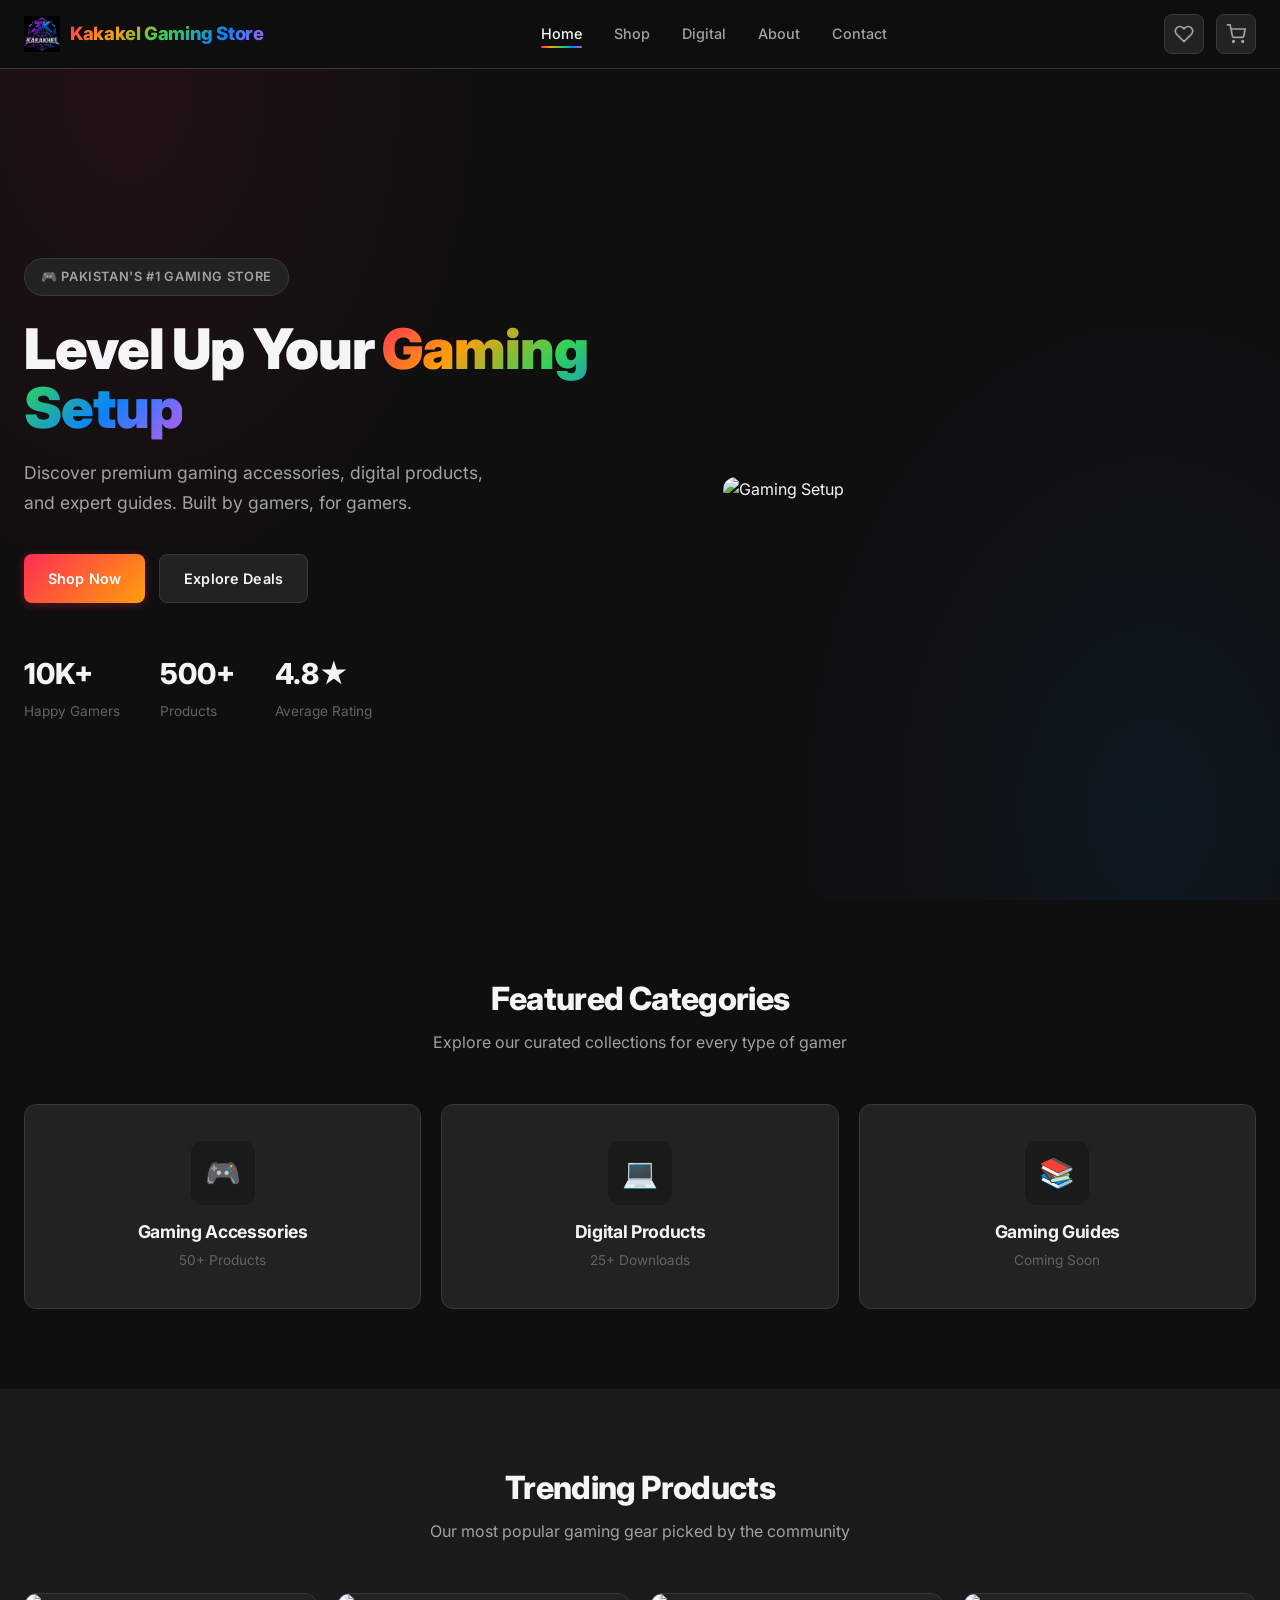
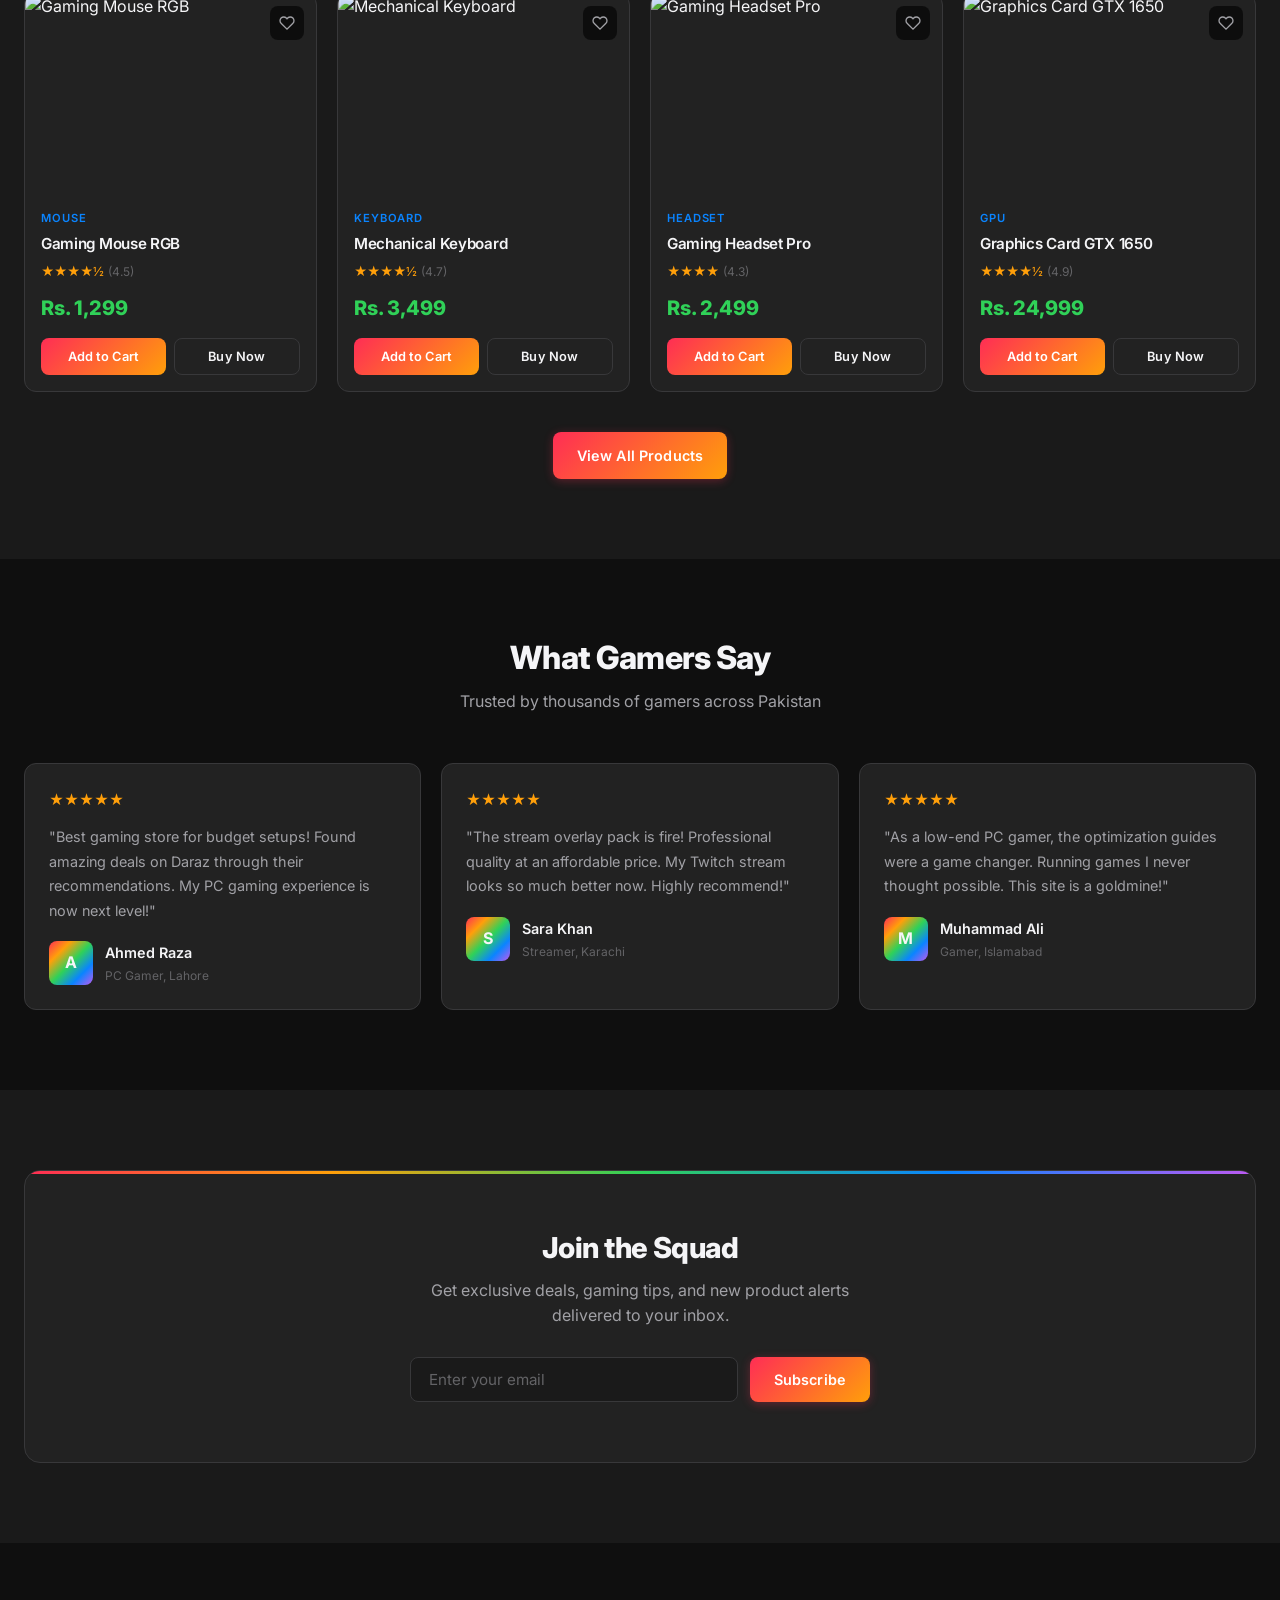
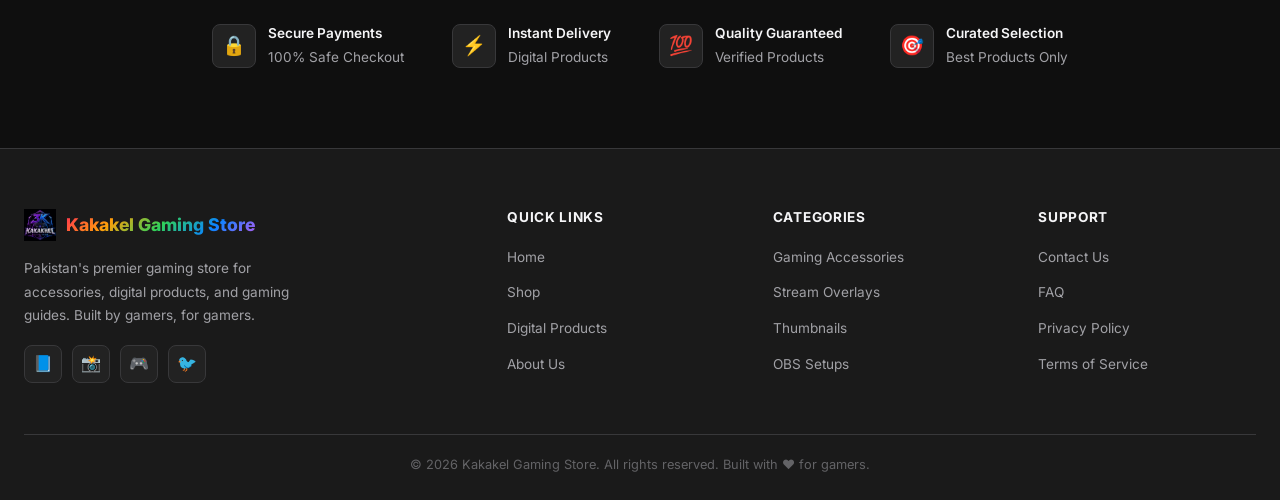
==== index.html @ 535335f3 "Add files via upload" ====
<!DOCTYPE html>
<html lang="en">
<head>
  <meta charset="UTF-8">
  <meta name="viewport" content="width=device-width, initial-scale=1.0">
  <meta name="description" content="Kakakel Gaming Store - Level Up Your Gaming Setup. Best gaming accessories, digital products, and guides for gamers in Pakistan.">
  <meta name="keywords" content="gaming store pakistan, gaming accessories, stream overlay, gaming setup, gaming gear">
  <meta name="author" content="Kakakel Gaming">
  <title>Kakakel Gaming Store | Level Up Your Gaming Setup</title>
  <link rel="icon" type="image/png" href="logo.png">
  <link rel="stylesheet" href="css/main.css">
</head>
<body>
  <nav class="navbar">
    <div class="container">
      <a href="index.html" class="navbar-logo">
        <img src="logo.png" alt="Kakakel Gaming Store" class="navbar-logo-img">
        <span class="navbar-logo-text">Kakakel Gaming Store</span>
      </a>
      <ul class="navbar-menu" id="navbarMenu">
        <li><a href="index.html" class="navbar-link active">Home</a></li>
        <li><a href="shop.html" class="navbar-link">Shop</a></li>
        <li><a href="digital-products.html" class="navbar-link">Digital</a></li>
        <li><a href="about.html" class="navbar-link">About</a></li>
        <li><a href="contact.html" class="navbar-link">Contact</a></li>
      </ul>
      <div class="navbar-actions">
        <a href="#" class="navbar-icon" id="wishlistIcon">
          <svg width="20" height="20" viewBox="0 0 24 24" fill="none" stroke="currentColor" stroke-width="2"><path d="M20.84 4.61a5.5 5.5 0 0 0-7.78 0L12 5.67l-1.06-1.06a5.5 5.5 0 0 0-7.78 7.78l1.06 1.06L12 21.23l7.78-7.78 1.06-1.06a5.5 5.5 0 0 0 0-7.78z"/></svg>
          <span class="wishlist-badge" id="wishlistBadge">0</span>
        </a>
        <a href="checkout.html" class="navbar-icon" id="cartIcon">
          <svg width="20" height="20" viewBox="0 0 24 24" fill="none" stroke="currentColor" stroke-width="2"><circle cx="9" cy="21" r="1"/><circle cx="20" cy="21" r="1"/><path d="M1 1h4l2.68 13.39a2 2 0 0 0 2 1.61h9.72a2 2 0 0 0 2-1.61L23 6H6"/></svg>
          <span class="wishlist-badge" id="cartBadge">0</span>
        </a>
        <button class="mobile-toggle" id="mobileToggle">
          <span></span>
          <span></span>
          <span></span>
        </button>
      </div>
    </div>
  </nav>

  <section class="hero">
    <div class="container">
      <div class="hero-grid">
        <div class="hero-content">
          <span class="hero-badge">🎮 Pakistan's #1 Gaming Store</span>
          <h1 class="hero-title">Level Up Your <span class="highlight">Gaming Setup</span></h1>
          <p class="hero-description">Discover premium gaming accessories, digital products, and expert guides. Built by gamers, for gamers.</p>
          <div class="hero-buttons">
            <a href="shop.html" class="btn btn-primary">Shop Now</a>
            <a href="digital-products.html" class="btn btn-secondary">Explore Deals</a>
          </div>
          <div class="hero-stats">
            <div class="hero-stat">
              <div class="hero-stat-number">10K+</div>
              <div class="hero-stat-label">Happy Gamers</div>
            </div>
            <div class="hero-stat">
              <div class="hero-stat-number">500+</div>
              <div class="hero-stat-label">Products</div>
            </div>
            <div class="hero-stat">
              <div class="hero-stat-number">4.8★</div>
              <div class="hero-stat-label">Average Rating</div>
            </div>
          </div>
        </div>
        <div class="hero-visual">
          <img src="https://images.unsplash.com/photo-1542751110-97427bbecf20?w=600&h=600&fit=crop" alt="Gaming Setup" class="hero-image">
        </div>
      </div>
    </div>
  </section>

  <section class="section">
    <div class="container">
      <h2 class="section-title">Featured Categories</h2>
      <p class="section-subtitle">Explore our curated collections for every type of gamer</p>
      <div class="categories-grid">
        <a href="shop.html" class="category-card">
          <div class="category-icon">🎮</div>
          <h3 class="category-name">Gaming Accessories</h3>
          <p class="category-count">50+ Products</p>
        </a>
        <a href="digital-products.html" class="category-card">
          <div class="category-icon">💻</div>
          <h3 class="category-name">Digital Products</h3>
          <p class="category-count">25+ Downloads</p>
        </a>
        <a href="#" class="category-card">
          <div class="category-icon">📚</div>
          <h3 class="category-name">Gaming Guides</h3>
          <p class="category-count">Coming Soon</p>
        </a>
      </div>
    </div>
  </section>

  <section class="section" style="background: var(--bg-secondary);">
    <div class="container">
      <h2 class="section-title">Trending Products</h2>
      <p class="section-subtitle">Our most popular gaming gear picked by the community</p>
      <div class="product-grid" id="trendingProducts"></div>
      <div style="text-align: center; margin-top: 40px;">
        <a href="shop.html" class="btn btn-primary">View All Products</a>
      </div>
    </div>
  </section>

  <section class="section">
    <div class="container">
      <h2 class="section-title">What Gamers Say</h2>
      <p class="section-subtitle">Trusted by thousands of gamers across Pakistan</p>
      <div class="testimonials-grid">
        <div class="testimonial-card">
          <div class="testimonial-rating">★★★★★</div>
          <p class="testimonial-text">"Best gaming store for budget setups! Found amazing deals on Daraz through their recommendations. My PC gaming experience is now next level!"</p>
          <div class="testimonial-author">
            <div class="testimonial-avatar">A</div>
            <div>
              <div class="testimonial-name">Ahmed Raza</div>
              <div class="testimonial-role">PC Gamer, Lahore</div>
            </div>
          </div>
        </div>
        <div class="testimonial-card">
          <div class="testimonial-rating">★★★★★</div>
          <p class="testimonial-text">"The stream overlay pack is fire! Professional quality at an affordable price. My Twitch stream looks so much better now. Highly recommend!"</p>
          <div class="testimonial-author">
            <div class="testimonial-avatar">S</div>
            <div>
              <div class="testimonial-name">Sara Khan</div>
              <div class="testimonial-role">Streamer, Karachi</div>
            </div>
          </div>
        </div>
        <div class="testimonial-card">
          <div class="testimonial-rating">★★★★★</div>
          <p class="testimonial-text">"As a low-end PC gamer, the optimization guides were a game changer. Running games I never thought possible. This site is a goldmine!"</p>
          <div class="testimonial-author">
            <div class="testimonial-avatar">M</div>
            <div>
              <div class="testimonial-name">Muhammad Ali</div>
              <div class="testimonial-role">Gamer, Islamabad</div>
            </div>
          </div>
        </div>
      </div>
    </div>
  </section>

  <section class="section" style="background: var(--bg-secondary);">
    <div class="container">
      <div class="newsletter">
        <h2 class="newsletter-title">Join the Squad</h2>
        <p class="newsletter-text">Get exclusive deals, gaming tips, and new product alerts delivered to your inbox.</p>
        <form class="newsletter-form" id="newsletterForm">
          <input type="email" class="newsletter-input" placeholder="Enter your email" required>
          <button type="submit" class="btn btn-primary">Subscribe</button>
        </form>
      </div>
    </div>
  </section>

  <section class="section">
    <div class="container">
      <div class="trust-badges">
        <div class="trust-badge">
          <div class="trust-icon">🔒</div>
          <div class="trust-text">
            <strong>Secure Payments</strong>
            <span>100% Safe Checkout</span>
          </div>
        </div>
        <div class="trust-badge">
          <div class="trust-icon">⚡</div>
          <div class="trust-text">
            <strong>Instant Delivery</strong>
            <span>Digital Products</span>
          </div>
        </div>
        <div class="trust-badge">
          <div class="trust-icon">💯</div>
          <div class="trust-text">
            <strong>Quality Guaranteed</strong>
            <span>Verified Products</span>
          </div>
        </div>
        <div class="trust-badge">
          <div class="trust-icon">🎯</div>
          <div class="trust-text">
            <strong>Curated Selection</strong>
            <span>Best Products Only</span>
          </div>
        </div>
      </div>
    </div>
  </section>

  <footer class="footer">
    <div class="container">
      <div class="footer-grid">
        <div class="footer-brand">
          <div class="footer-logo">
            <img src="logo.png" alt="" class="footer-logo-img">
            <span>Kakakel Gaming Store</span>
          </div>
          <p class="footer-description">Pakistan's premier gaming store for accessories, digital products, and gaming guides. Built by gamers, for gamers.</p>
          <div class="footer-social">
            <a href="#" class="footer-social-link">📘</a>
            <a href="#" class="footer-social-link">📸</a>
            <a href="#" class="footer-social-link">🎮</a>
            <a href="#" class="footer-social-link">🐦</a>
          </div>
        </div>
        <div>
          <h4 class="footer-title">Quick Links</h4>
          <ul class="footer-links">
            <li><a href="index.html">Home</a></li>
            <li><a href="shop.html">Shop</a></li>
            <li><a href="digital-products.html">Digital Products</a></li>
            <li><a href="about.html">About Us</a></li>
          </ul>
        </div>
        <div>
          <h4 class="footer-title">Categories</h4>
          <ul class="footer-links">
            <li><a href="shop.html">Gaming Accessories</a></li>
            <li><a href="digital-products.html">Stream Overlays</a></li>
            <li><a href="digital-products.html">Thumbnails</a></li>
            <li><a href="digital-products.html">OBS Setups</a></li>
          </ul>
        </div>
        <div>
          <h4 class="footer-title">Support</h4>
          <ul class="footer-links">
            <li><a href="contact.html">Contact Us</a></li>
            <li><a href="#">FAQ</a></li>
            <li><a href="#">Privacy Policy</a></li>
            <li><a href="#">Terms of Service</a></li>
          </ul>
        </div>
      </div>
      <div class="footer-bottom">
        <p>&copy; 2026 Kakakel Gaming Store. All rights reserved. Built with ❤️ for gamers.</p>
      </div>
    </div>
  </footer>

  <script src="js/main.js"></script>
</body>
</html>
---- css/main.css ----
@import url('https://fonts.googleapis.com/css2?family=Inter:wght@300;400;500;600;700;800;900&display=swap');

:root {
  --bg-primary: #0f0f0f;
  --bg-secondary: #1a1a1a;
  --bg-card: #222222;
  --bg-hover: #2a2a2a;
  --bg-input: #2a2a2a;
  --rgb-red: #ff2d55;
  --rgb-green: #30d158;
  --rgb-blue: #0a84ff;
  --rgb-purple: #bf5af2;
  --rgb-orange: #ff9f0a;
  --accent: #ff2d55;
  --accent-hover: #ff3b60;
  --text-primary: #f5f5f7;
  --text-secondary: #a1a1a6;
  --text-muted: #636366;
  --border-color: #38383a;
  --border-light: #48484a;
  --gradient-rgb: linear-gradient(135deg, #ff2d55 0%, #ff9f0a 25%, #30d158 50%, #0a84ff 75%, #bf5af2 100%);
  --gradient-rgb-subtle: linear-gradient(135deg, rgba(255,45,85,0.15) 0%, rgba(48,209,88,0.15) 50%, rgba(10,132,255,0.15) 100%);
  --gradient-btn: linear-gradient(135deg, #ff2d55 0%, #ff9f0a 100%);
  --shadow-sm: 0 1px 3px rgba(0,0,0,0.4);
  --shadow-md: 0 4px 12px rgba(0,0,0,0.5);
  --shadow-lg: 0 8px 30px rgba(0,0,0,0.6);
  --shadow-glow: 0 0 20px rgba(255,45,85,0.3);
  --transition-fast: 0.15s ease;
  --transition-normal: 0.25s ease;
  --transition-slow: 0.4s ease;
  --radius-sm: 8px;
  --radius-md: 12px;
  --radius-lg: 16px;
  --radius-xl: 20px;
  --radius-full: 9999px;
}

* {
  margin: 0;
  padding: 0;
  box-sizing: border-box;
}

html {
  scroll-behavior: smooth;
}

body {
  font-family: 'Inter', -apple-system, BlinkMacSystemFont, sans-serif;
  background-color: var(--bg-primary);
  color: var(--text-primary);
  line-height: 1.6;
  overflow-x: hidden;
}

h1, h2, h3, h4, h5, h6 {
  font-weight: 700;
  line-height: 1.2;
  letter-spacing: -0.02em;
}

a {
  text-decoration: none;
  color: inherit;
  transition: color var(--transition-fast);
}

img {
  max-width: 100%;
  height: auto;
  display: block;
}

button {
  cursor: pointer;
  border: none;
  outline: none;
  font-family: inherit;
}

ul, ol {
  list-style: none;
}

.container {
  width: 100%;
  max-width: 1320px;
  margin: 0 auto;
  padding: 0 24px;
}

.section {
  padding: 80px 0;
}

.section-title {
  font-size: 2rem;
  text-align: center;
  margin-bottom: 12px;
  font-weight: 800;
}

.section-subtitle {
  text-align: center;
  color: var(--text-secondary);
  font-size: 1rem;
  margin-bottom: 48px;
  max-width: 550px;
  margin-left: auto;
  margin-right: auto;
}

.btn {
  display: inline-flex;
  align-items: center;
  justify-content: center;
  gap: 8px;
  padding: 12px 24px;
  font-size: 0.9rem;
  font-weight: 600;
  border-radius: var(--radius-sm);
  transition: all var(--transition-normal);
  letter-spacing: 0.01em;
}

.btn-primary {
  background: var(--gradient-btn);
  color: white;
  box-shadow: 0 2px 10px rgba(255,45,85,0.3);
}

.btn-primary:hover {
  transform: translateY(-1px);
  box-shadow: 0 4px 20px rgba(255,45,85,0.4);
}

.btn-secondary {
  background: var(--bg-card);
  color: var(--text-primary);
  border: 1px solid var(--border-color);
}

.btn-secondary:hover {
  background: var(--bg-hover);
  border-color: var(--border-light);
}

.btn-cart {
  background: var(--gradient-btn);
  color: white;
}

.btn-cart:hover {
  box-shadow: 0 4px 15px rgba(255,45,85,0.4);
}

.btn-buy {
  background: var(--bg-card);
  color: var(--text-primary);
  border: 1px solid var(--border-color);
}

.btn-buy:hover {
  background: var(--bg-hover);
  border-color: var(--rgb-blue);
  color: var(--rgb-blue);
}

.cart-notification {
  position: fixed;
  top: 90px;
  right: 20px;
  background: var(--bg-card);
  border: 1px solid var(--rgb-green);
  border-radius: var(--radius-sm);
  padding: 14px 20px;
  color: var(--rgb-green);
  font-weight: 600;
  font-size: 0.9rem;
  z-index: 3000;
  transform: translateX(400px);
  transition: transform var(--transition-normal);
  box-shadow: var(--shadow-lg);
}

.cart-notification.show {
  transform: translateX(0);
}

.btn-sm {
  padding: 8px 14px;
  font-size: 0.8rem;
}

/* ===== NAVBAR ===== */
.navbar {
  position: fixed;
  top: 0;
  left: 0;
  width: 100%;
  background: rgba(15,15,15,0.95);
  backdrop-filter: blur(20px);
  border-bottom: 1px solid var(--border-color);
  z-index: 1000;
  padding: 14px 0;
  transition: all var(--transition-normal);
}

.navbar.scrolled {
  padding: 10px 0;
  box-shadow: var(--shadow-md);
}

.navbar .container {
  display: flex;
  align-items: center;
  justify-content: space-between;
}

.navbar-logo {
  display: flex;
  align-items: center;
  gap: 10px;
}

.navbar-logo-img {
  height: 36px;
  width: auto;
  object-fit: contain;
}

.navbar-logo-text {
  font-size: 1.15rem;
  font-weight: 800;
  letter-spacing: -0.02em;
  background: var(--gradient-rgb);
  -webkit-background-clip: text;
  -webkit-text-fill-color: transparent;
  background-clip: text;
}

.navbar-menu {
  display: flex;
  align-items: center;
  gap: 32px;
}

.navbar-link {
  color: var(--text-secondary);
  font-weight: 500;
  font-size: 0.9rem;
  position: relative;
  padding: 4px 0;
}

.navbar-link::after {
  content: '';
  position: absolute;
  bottom: -2px;
  left: 0;
  width: 0;
  height: 2px;
  background: var(--gradient-rgb);
  border-radius: 2px;
  transition: width var(--transition-normal);
}

.navbar-link:hover,
.navbar-link.active {
  color: var(--text-primary);
}

.navbar-link:hover::after,
.navbar-link.active::after {
  width: 100%;
}

.navbar-actions {
  display: flex;
  align-items: center;
  gap: 12px;
}

.navbar-icon {
  position: relative;
  width: 40px;
  height: 40px;
  display: flex;
  align-items: center;
  justify-content: center;
  background: var(--bg-card);
  border: 1px solid var(--border-color);
  border-radius: var(--radius-sm);
  color: var(--text-secondary);
  transition: all var(--transition-fast);
}

.navbar-icon:hover {
  background: var(--bg-hover);
  color: var(--text-primary);
  border-color: var(--border-light);
}

.wishlist-badge {
  position: absolute;
  top: -6px;
  right: -6px;
  min-width: 18px;
  height: 18px;
  background: var(--rgb-red);
  color: white;
  font-size: 0.65rem;
  border-radius: var(--radius-full);
  display: flex;
  align-items: center;
  justify-content: center;
  font-weight: 700;
  padding: 0 4px;
}

.mobile-toggle {
  display: none;
  flex-direction: column;
  gap: 5px;
  background: none;
  padding: 8px;
}

.mobile-toggle span {
  display: block;
  width: 22px;
  height: 2px;
  background: var(--text-primary);
  border-radius: 2px;
  transition: all var(--transition-fast);
}

/* ===== HERO ===== */
.hero {
  min-height: 100vh;
  display: flex;
  align-items: center;
  position: relative;
  overflow: hidden;
  padding-top: 80px;
  background: var(--bg-primary);
}

.hero::before {
  content: '';
  position: absolute;
  top: -50%;
  left: -20%;
  width: 60%;
  height: 120%;
  background: radial-gradient(ellipse, rgba(255,45,85,0.08) 0%, transparent 70%);
  pointer-events: none;
}

.hero::after {
  content: '';
  position: absolute;
  bottom: -50%;
  right: -20%;
  width: 60%;
  height: 120%;
  background: radial-gradient(ellipse, rgba(10,132,255,0.08) 0%, transparent 70%);
  pointer-events: none;
}

.hero-grid {
  display: grid;
  grid-template-columns: 1fr 1fr;
  gap: 60px;
  align-items: center;
  position: relative;
  z-index: 1;
}

.hero-content {
  position: relative;
}

.hero-badge {
  display: inline-flex;
  align-items: center;
  gap: 8px;
  padding: 8px 16px;
  background: var(--bg-card);
  border: 1px solid var(--border-color);
  border-radius: var(--radius-full);
  color: var(--text-secondary);
  font-size: 0.8rem;
  font-weight: 600;
  margin-bottom: 24px;
  letter-spacing: 0.05em;
  text-transform: uppercase;
}

.hero-title {
  font-size: 3.5rem;
  margin-bottom: 20px;
  line-height: 1.05;
  font-weight: 900;
}

.hero-title .highlight {
  background: var(--gradient-rgb);
  -webkit-background-clip: text;
  -webkit-text-fill-color: transparent;
  background-clip: text;
}

.hero-description {
  font-size: 1.1rem;
  color: var(--text-secondary);
  margin-bottom: 36px;
  max-width: 480px;
  line-height: 1.7;
}

.hero-buttons {
  display: flex;
  gap: 14px;
  margin-bottom: 48px;
}

.hero-stats {
  display: flex;
  gap: 40px;
}

.hero-stat {
  text-align: left;
}

.hero-stat-number {
  font-size: 1.8rem;
  font-weight: 800;
  color: var(--text-primary);
  margin-bottom: 4px;
}

.hero-stat-label {
  color: var(--text-muted);
  font-size: 0.85rem;
}

.hero-visual {
  position: relative;
  display: flex;
  align-items: center;
  justify-content: center;
}

.hero-image {
  width: 100%;
  max-width: 480px;
  border-radius: var(--radius-lg);
  animation: float 6s ease-in-out infinite;
}

@keyframes float {
  0%, 100% { transform: translateY(0); }
  50% { transform: translateY(-15px); }
}

/* ===== CATEGORIES ===== */
.categories-grid {
  display: grid;
  grid-template-columns: repeat(3, 1fr);
  gap: 20px;
}

.category-card {
  background: var(--bg-card);
  border: 1px solid var(--border-color);
  border-radius: var(--radius-md);
  padding: 36px 24px;
  text-align: center;
  transition: all var(--transition-normal);
  position: relative;
  overflow: hidden;
}

.category-card::before {
  content: '';
  position: absolute;
  top: 0;
  left: 0;
  right: 0;
  height: 3px;
  background: var(--gradient-rgb);
  transform: scaleX(0);
  transition: transform var(--transition-normal);
}

.category-card:hover {
  transform: translateY(-4px);
  border-color: var(--border-light);
  box-shadow: var(--shadow-lg);
}

.category-card:hover::before {
  transform: scaleX(1);
}

.category-icon {
  width: 64px;
  height: 64px;
  margin: 0 auto 16px;
  background: var(--bg-secondary);
  border-radius: var(--radius-md);
  display: flex;
  align-items: center;
  justify-content: center;
  font-size: 1.8rem;
}

.category-name {
  font-size: 1.1rem;
  margin-bottom: 8px;
  font-weight: 700;
}

.category-count {
  color: var(--text-muted);
  font-size: 0.85rem;
}

/* ===== PRODUCTS ===== */
.product-grid {
  display: grid;
  grid-template-columns: repeat(4, 1fr);
  gap: 20px;
}

.product-card {
  background: var(--bg-card);
  border: 1px solid var(--border-color);
  border-radius: var(--radius-md);
  overflow: hidden;
  transition: all var(--transition-normal);
  position: relative;
}

.product-card:hover {
  transform: translateY(-4px);
  box-shadow: var(--shadow-lg);
  border-color: var(--border-light);
}

.product-wishlist {
  position: absolute;
  top: 12px;
  right: 12px;
  width: 34px;
  height: 34px;
  background: rgba(0,0,0,0.6);
  backdrop-filter: blur(10px);
  border-radius: var(--radius-sm);
  display: flex;
  align-items: center;
  justify-content: center;
  color: var(--text-secondary);
  z-index: 2;
  transition: all var(--transition-fast);
  cursor: pointer;
}

.product-wishlist:hover,
.product-wishlist.active {
  background: var(--rgb-red);
  color: white;
}

.product-image {
  width: 100%;
  height: 200px;
  object-fit: cover;
  transition: transform var(--transition-slow);
}

.product-card:hover .product-image {
  transform: scale(1.05);
}

.product-info {
  padding: 16px;
}

.product-category {
  color: var(--rgb-blue);
  font-size: 0.7rem;
  text-transform: uppercase;
  letter-spacing: 0.08em;
  font-weight: 600;
  margin-bottom: 6px;
}

.product-name {
  font-size: 0.95rem;
  margin-bottom: 8px;
  font-weight: 600;
  line-height: 1.3;
}

.product-rating {
  display: flex;
  align-items: center;
  gap: 4px;
  margin-bottom: 10px;
}

.product-stars {
  color: var(--rgb-orange);
  font-size: 0.8rem;
}

.product-rating-count {
  color: var(--text-muted);
  font-size: 0.75rem;
}

.product-price {
  font-size: 1.25rem;
  font-weight: 800;
  color: var(--rgb-green);
  margin-bottom: 14px;
}

.product-buttons {
  display: flex;
  gap: 8px;
}

.product-buttons .btn {
  flex: 1;
  padding: 10px 12px;
  font-size: 0.8rem;
}

/* ===== DIGITAL PRODUCTS ===== */
.digital-grid {
  display: grid;
  grid-template-columns: repeat(3, 1fr);
  gap: 20px;
}

.digital-card {
  background: var(--bg-card);
  border: 1px solid var(--border-color);
  border-radius: var(--radius-md);
  overflow: hidden;
  transition: all var(--transition-normal);
}

.digital-card:hover {
  transform: translateY(-4px);
  box-shadow: var(--shadow-lg);
  border-color: var(--border-light);
}

.digital-image {
  width: 100%;
  height: 180px;
  object-fit: cover;
}

.digital-content {
  padding: 20px;
}

.digital-category {
  color: var(--rgb-purple);
  font-size: 0.7rem;
  text-transform: uppercase;
  letter-spacing: 0.08em;
  font-weight: 600;
  margin-bottom: 8px;
}

.digital-name {
  font-size: 1rem;
  margin-bottom: 10px;
  font-weight: 700;
}

.digital-description {
  color: var(--text-secondary);
  font-size: 0.85rem;
  margin-bottom: 14px;
  line-height: 1.6;
}

.digital-features {
  margin-bottom: 18px;
}

.digital-feature {
  display: flex;
  align-items: center;
  gap: 8px;
  color: var(--text-secondary);
  font-size: 0.85rem;
  margin-bottom: 6px;
}

.digital-feature::before {
  content: '✓';
  color: var(--rgb-green);
  font-weight: 700;
}

.digital-footer {
  display: flex;
  align-items: center;
  justify-content: space-between;
}

.digital-price {
  font-size: 1.4rem;
  font-weight: 800;
  color: var(--rgb-orange);
}

/* ===== TESTIMONIALS ===== */
.testimonials-grid {
  display: grid;
  grid-template-columns: repeat(3, 1fr);
  gap: 20px;
}

.testimonial-card {
  background: var(--bg-card);
  border: 1px solid var(--border-color);
  border-radius: var(--radius-md);
  padding: 24px;
  transition: all var(--transition-normal);
}

.testimonial-card:hover {
  border-color: var(--border-light);
}

.testimonial-rating {
  color: var(--rgb-orange);
  margin-bottom: 14px;
  font-size: 0.9rem;
}

.testimonial-text {
  color: var(--text-secondary);
  font-size: 0.9rem;
  margin-bottom: 18px;
  line-height: 1.7;
}

.testimonial-author {
  display: flex;
  align-items: center;
  gap: 12px;
}

.testimonial-avatar {
  width: 44px;
  height: 44px;
  border-radius: var(--radius-sm);
  background: var(--gradient-rgb);
  display: flex;
  align-items: center;
  justify-content: center;
  font-size: 1rem;
  font-weight: 700;
}

.testimonial-name {
  font-size: 0.9rem;
  margin-bottom: 2px;
  font-weight: 600;
}

.testimonial-role {
  color: var(--text-muted);
  font-size: 0.75rem;
}

/* ===== NEWSLETTER ===== */
.newsletter {
  background: var(--bg-card);
  border: 1px solid var(--border-color);
  border-radius: var(--radius-lg);
  padding: 60px 40px;
  text-align: center;
  position: relative;
  overflow: hidden;
}

.newsletter::before {
  content: '';
  position: absolute;
  top: 0;
  left: 0;
  right: 0;
  height: 3px;
  background: var(--gradient-rgb);
}

.newsletter-title {
  font-size: 1.8rem;
  margin-bottom: 12px;
  font-weight: 800;
}

.newsletter-text {
  color: var(--text-secondary);
  margin-bottom: 28px;
  max-width: 450px;
  margin-left: auto;
  margin-right: auto;
}

.newsletter-form {
  display: flex;
  gap: 12px;
  max-width: 460px;
  margin: 0 auto;
}

.newsletter-input {
  flex: 1;
  padding: 12px 18px;
  background: var(--bg-secondary);
  border: 1px solid var(--border-color);
  border-radius: var(--radius-sm);
  color: var(--text-primary);
  font-size: 0.95rem;
  font-family: inherit;
  transition: border-color var(--transition-fast);
}

.newsletter-input:focus {
  outline: none;
  border-color: var(--rgb-blue);
}

.newsletter-input::placeholder {
  color: var(--text-muted);
}

/* ===== TRUST BADGES ===== */
.trust-badges {
  display: flex;
  justify-content: center;
  gap: 48px;
  flex-wrap: wrap;
}

.trust-badge {
  display: flex;
  align-items: center;
  gap: 12px;
  color: var(--text-secondary);
}

.trust-icon {
  width: 44px;
  height: 44px;
  background: var(--bg-card);
  border: 1px solid var(--border-color);
  border-radius: var(--radius-sm);
  display: flex;
  align-items: center;
  justify-content: center;
  font-size: 1.2rem;
}

.trust-text {
  font-size: 0.85rem;
}

.trust-text strong {
  display: block;
  color: var(--text-primary);
  font-weight: 600;
  margin-bottom: 2px;
}

/* ===== FOOTER ===== */
.footer {
  background: var(--bg-secondary);
  border-top: 1px solid var(--border-color);
  padding: 60px 0 24px;
}

.footer-grid {
  display: grid;
  grid-template-columns: 2fr 1fr 1fr 1fr;
  gap: 48px;
  margin-bottom: 48px;
}

.footer-brand {
  max-width: 300px;
}

.footer-logo {
  display: flex;
  align-items: center;
  gap: 10px;
  margin-bottom: 16px;
}

.footer-logo-img {
  height: 32px;
  width: auto;
  object-fit: contain;
}

.footer-logo span {
  font-weight: 800;
  font-size: 1.1rem;
  background: var(--gradient-rgb);
  -webkit-background-clip: text;
  -webkit-text-fill-color: transparent;
  background-clip: text;
}

.footer-description {
  color: var(--text-secondary);
  font-size: 0.85rem;
  margin-bottom: 18px;
  line-height: 1.7;
}

.footer-social {
  display: flex;
  gap: 10px;
}

.footer-social-link {
  width: 38px;
  height: 38px;
  background: var(--bg-card);
  border: 1px solid var(--border-color);
  border-radius: var(--radius-sm);
  display: flex;
  align-items: center;
  justify-content: center;
  color: var(--text-secondary);
  transition: all var(--transition-fast);
}

.footer-social-link:hover {
  background: var(--rgb-blue);
  border-color: var(--rgb-blue);
  color: white;
}

.footer-title {
  font-size: 0.85rem;
  margin-bottom: 18px;
  color: var(--text-primary);
  font-weight: 700;
  text-transform: uppercase;
  letter-spacing: 0.05em;
}

.footer-links li {
  margin-bottom: 10px;
}

.footer-links a {
  color: var(--text-secondary);
  font-size: 0.85rem;
  transition: color var(--transition-fast);
}

.footer-links a:hover {
  color: var(--rgb-blue);
}

.footer-bottom {
  border-top: 1px solid var(--border-color);
  padding-top: 20px;
  text-align: center;
  color: var(--text-muted);
  font-size: 0.8rem;
}

/* ===== SHOP PAGE ===== */
.shop-layout {
  display: grid;
  grid-template-columns: 260px 1fr;
  gap: 32px;
  padding-top: 90px;
  min-height: 100vh;
}

.shop-filters {
  background: var(--bg-card);
  border: 1px solid var(--border-color);
  border-radius: var(--radius-md);
  padding: 24px;
  position: sticky;
  top: 90px;
  height: fit-content;
}

.filter-group {
  margin-bottom: 24px;
}

.filter-group:last-child {
  margin-bottom: 0;
}

.filter-title {
  font-size: 0.85rem;
  margin-bottom: 14px;
  color: var(--text-primary);
  font-weight: 700;
  text-transform: uppercase;
  letter-spacing: 0.05em;
}

.filter-options {
  display: flex;
  flex-direction: column;
  gap: 10px;
}

.filter-option {
  display: flex;
  align-items: center;
  gap: 10px;
  cursor: pointer;
  color: var(--text-secondary);
  font-size: 0.9rem;
  transition: color var(--transition-fast);
}

.filter-option:hover {
  color: var(--text-primary);
}

.filter-checkbox {
  width: 18px;
  height: 18px;
  border: 2px solid var(--border-color);
  border-radius: 4px;
  display: flex;
  align-items: center;
  justify-content: center;
  transition: all var(--transition-fast);
  flex-shrink: 0;
}

.filter-option.active .filter-checkbox {
  background: var(--rgb-blue);
  border-color: var(--rgb-blue);
}

.filter-option.active .filter-checkbox::after {
  content: '✓';
  color: white;
  font-size: 0.7rem;
}

.price-range {
  display: flex;
  flex-direction: column;
  gap: 12px;
}

.price-slider {
  width: 100%;
  height: 4px;
  background: var(--bg-secondary);
  border-radius: 2px;
  position: relative;
}

.price-slider-fill {
  height: 100%;
  background: var(--gradient-rgb);
  border-radius: 2px;
}

.price-inputs {
  display: flex;
  gap: 10px;
  align-items: center;
}

.price-input {
  flex: 1;
  padding: 8px 10px;
  background: var(--bg-secondary);
  border: 1px solid var(--border-color);
  border-radius: var(--radius-sm);
  color: var(--text-primary);
  font-size: 0.85rem;
  font-family: inherit;
}

.price-input:focus {
  outline: none;
  border-color: var(--rgb-blue);
}

.search-bar {
  margin-bottom: 24px;
  position: relative;
}

.search-input {
  width: 100%;
  padding: 12px 18px 12px 46px;
  background: var(--bg-card);
  border: 1px solid var(--border-color);
  border-radius: var(--radius-sm);
  color: var(--text-primary);
  font-size: 0.9rem;
  font-family: inherit;
  transition: border-color var(--transition-fast);
}

.search-input:focus {
  outline: none;
  border-color: var(--rgb-blue);
}

.search-icon {
  position: absolute;
  left: 16px;
  top: 50%;
  transform: translateY(-50%);
  color: var(--text-muted);
}

.shop-header {
  display: flex;
  align-items: center;
  justify-content: space-between;
  margin-bottom: 24px;
}

.shop-count {
  color: var(--text-secondary);
  font-size: 0.9rem;
}

.shop-sort {
  padding: 10px 14px;
  background: var(--bg-card);
  border: 1px solid var(--border-color);
  border-radius: var(--radius-sm);
  color: var(--text-primary);
  font-family: inherit;
  font-size: 0.85rem;
  cursor: pointer;
}

/* ===== MODAL ===== */
.modal-overlay {
  position: fixed;
  top: 0;
  left: 0;
  width: 100%;
  height: 100%;
  background: rgba(0,0,0,0.8);
  display: flex;
  align-items: center;
  justify-content: center;
  z-index: 2000;
  opacity: 0;
  visibility: hidden;
  transition: all var(--transition-normal);
}

.modal-overlay.active {
  opacity: 1;
  visibility: visible;
}

.modal {
  background: var(--bg-card);
  border: 1px solid var(--border-color);
  border-radius: var(--radius-lg);
  padding: 36px;
  max-width: 560px;
  width: 90%;
  max-height: 90vh;
  overflow-y: auto;
  position: relative;
}

.modal-close {
  position: absolute;
  top: 16px;
  right: 16px;
  width: 32px;
  height: 32px;
  background: var(--bg-secondary);
  border: 1px solid var(--border-color);
  border-radius: var(--radius-sm);
  color: var(--text-secondary);
  display: flex;
  align-items: center;
  justify-content: center;
  cursor: pointer;
  transition: all var(--transition-fast);
}

.modal-close:hover {
  background: var(--rgb-red);
  color: white;
  border-color: var(--rgb-red);
}

.payment-options {
  display: grid;
  grid-template-columns: repeat(3, 1fr);
  gap: 12px;
  margin-bottom: 24px;
}

.payment-option {
  background: var(--bg-secondary);
  border: 2px solid var(--border-color);
  border-radius: var(--radius-sm);
  padding: 16px;
  text-align: center;
  cursor: pointer;
  transition: all var(--transition-fast);
}

.payment-option:hover,
.payment-option.active {
  border-color: var(--rgb-blue);
  background: rgba(10,132,255,0.1);
}

.payment-icon {
  font-size: 1.8rem;
  margin-bottom: 6px;
}

.payment-name {
  font-size: 0.8rem;
  font-weight: 600;
}

/* ===== ABOUT PAGE ===== */
.about-hero {
  padding-top: 120px;
  padding-bottom: 60px;
  text-align: center;
  background: var(--bg-primary);
}

.about-title {
  font-size: 2.5rem;
  margin-bottom: 16px;
  font-weight: 900;
}

.about-title .highlight {
  background: var(--gradient-rgb);
  -webkit-background-clip: text;
  -webkit-text-fill-color: transparent;
  background-clip: text;
}

.about-text {
  color: var(--text-secondary);
  font-size: 1.05rem;
  max-width: 650px;
  margin: 0 auto;
  line-height: 1.7;
}

.about-stats {
  display: grid;
  grid-template-columns: repeat(4, 1fr);
  gap: 20px;
  margin-top: 48px;
}

.about-stat {
  background: var(--bg-card);
  border: 1px solid var(--border-color);
  border-radius: var(--radius-md);
  padding: 28px 20px;
  text-align: center;
}

.about-stat-number {
  font-size: 2rem;
  font-weight: 800;
  background: var(--gradient-rgb);
  -webkit-background-clip: text;
  -webkit-text-fill-color: transparent;
  background-clip: text;
  margin-bottom: 6px;
}

.about-stat-label {
  color: var(--text-secondary);
  font-size: 0.85rem;
}

.about-content {
  display: grid;
  grid-template-columns: 1fr 1fr;
  gap: 48px;
  align-items: center;
}

.about-image {
  width: 100%;
  border-radius: var(--radius-lg);
  box-shadow: var(--shadow-lg);
}

.about-story h2 {
  font-size: 1.8rem;
  margin-bottom: 18px;
  font-weight: 800;
}

.about-story p {
  color: var(--text-secondary);
  margin-bottom: 14px;
  line-height: 1.8;
}

/* ===== CONTACT PAGE ===== */
.contact-layout {
  display: grid;
  grid-template-columns: 1fr 1fr;
  gap: 48px;
  padding-top: 90px;
}

.contact-form {
  background: var(--bg-card);
  border: 1px solid var(--border-color);
  border-radius: var(--radius-md);
  padding: 36px;
}

.form-group {
  margin-bottom: 20px;
}

.form-label {
  display: block;
  margin-bottom: 8px;
  color: var(--text-secondary);
  font-weight: 500;
  font-size: 0.9rem;
}

.form-input,
.form-textarea {
  width: 100%;
  padding: 12px 16px;
  background: var(--bg-secondary);
  border: 1px solid var(--border-color);
  border-radius: var(--radius-sm);
  color: var(--text-primary);
  font-size: 0.95rem;
  font-family: inherit;
  transition: border-color var(--transition-fast);
}

.form-input:focus,
.form-textarea:focus {
  outline: none;
  border-color: var(--rgb-blue);
}

.form-textarea {
  min-height: 140px;
  resize: vertical;
}

.contact-info {
  display: flex;
  flex-direction: column;
  gap: 16px;
}

.contact-card {
  background: var(--bg-card);
  border: 1px solid var(--border-color);
  border-radius: var(--radius-md);
  padding: 20px;
  display: flex;
  align-items: center;
  gap: 16px;
}

.contact-icon {
  width: 44px;
  height: 44px;
  background: var(--bg-secondary);
  border-radius: var(--radius-sm);
  display: flex;
  align-items: center;
  justify-content: center;
  font-size: 1.2rem;
  flex-shrink: 0;
}

.contact-details h3 {
  font-size: 0.95rem;
  margin-bottom: 4px;
  font-weight: 600;
}

.contact-details p {
  color: var(--text-secondary);
  font-size: 0.85rem;
}

.social-links {
  display: flex;
  gap: 12px;
  margin-top: 20px;
}

.social-link {
  width: 44px;
  height: 44px;
  background: var(--bg-card);
  border: 1px solid var(--border-color);
  border-radius: var(--radius-sm);
  display: flex;
  align-items: center;
  justify-content: center;
  color: var(--text-secondary);
  font-size: 1.1rem;
  transition: all var(--transition-fast);
}

.social-link:hover {
  background: var(--rgb-blue);
  border-color: var(--rgb-blue);
  color: white;
  transform: translateY(-2px);
}

.faq-section {
  margin-top: 48px;
}

.faq-item {
  background: var(--bg-card);
  border: 1px solid var(--border-color);
  border-radius: var(--radius-sm);
  margin-bottom: 10px;
  overflow: hidden;
}

.faq-question {
  padding: 18px 20px;
  display: flex;
  align-items: center;
  justify-content: space-between;
  cursor: pointer;
  font-weight: 600;
  font-size: 0.95rem;
  transition: color var(--transition-fast);
}

.faq-question:hover {
  color: var(--rgb-blue);
}

.faq-answer {
  padding: 0 20px;
  max-height: 0;
  overflow: hidden;
  transition: all var(--transition-normal);
  color: var(--text-secondary);
  font-size: 0.9rem;
  line-height: 1.7;
}

.faq-item.active .faq-answer {
  padding: 0 20px 18px;
  max-height: 300px;
}

.faq-toggle {
  transition: transform var(--transition-fast);
}

.faq-item.active .faq-toggle {
  transform: rotate(180deg);
}

/* ===== RESPONSIVE ===== */
@media (max-width: 1024px) {
  .product-grid {
    grid-template-columns: repeat(3, 1fr);
  }
  
  .hero-title {
    font-size: 2.5rem;
  }
  
  .footer-grid {
    grid-template-columns: repeat(2, 1fr);
  }
}

@media (max-width: 768px) {
  .navbar-menu {
    position: fixed;
    top: 70px;
    left: 0;
    width: 100%;
    background: var(--bg-secondary);
    border-bottom: 1px solid var(--border-color);
    flex-direction: column;
    padding: 24px;
    gap: 18px;
    transform: translateY(-100%);
    opacity: 0;
    visibility: hidden;
    transition: all var(--transition-normal);
  }
  
  .navbar-menu.active {
    transform: translateY(0);
    opacity: 1;
    visibility: visible;
  }
  
  .mobile-toggle {
    display: flex;
  }
  
  .hero-grid {
    grid-template-columns: 1fr;
    text-align: center;
  }
  
  .hero-title {
    font-size: 2rem;
  }
  
  .hero-description {
    margin-left: auto;
    margin-right: auto;
  }
  
  .hero-buttons {
    justify-content: center;
  }
  
  .hero-stats {
    justify-content: center;
  }
  
  .hero-visual {
    display: none;
  }
  
  .categories-grid,
  .testimonials-grid,
  .digital-grid {
    grid-template-columns: repeat(2, 1fr);
  }
  
  .product-grid {
    grid-template-columns: repeat(2, 1fr);
  }
  
  .shop-layout {
    grid-template-columns: 1fr;
  }
  
  .shop-filters {
    position: static;
  }
  
  .about-content,
  .contact-layout {
    grid-template-columns: 1fr;
  }
  
  .about-stats {
    grid-template-columns: repeat(2, 1fr);
  }
  
  .payment-options {
    grid-template-columns: 1fr;
  }
  
  .newsletter-form {
    flex-direction: column;
  }
  
  .section-title {
    font-size: 1.6rem;
  }
  
  .footer-grid {
    grid-template-columns: 1fr;
    gap: 32px;
  }
  
  .trust-badges {
    gap: 24px;
  }
}

@media (max-width: 480px) {
  .categories-grid,
  .product-grid,
  .testimonials-grid,
  .digital-grid {
    grid-template-columns: 1fr;
  }
  
  .hero-buttons {
    flex-direction: column;
    align-items: center;
  }
  
  .hero-stats {
    flex-direction: column;
    gap: 20px;
    align-items: center;
  }
  
  .trust-badges {
    flex-direction: column;
    align-items: center;
  }
  
  .about-stats {
    grid-template-columns: 1fr;
  }
  
  .product-buttons {
    flex-direction: column;
  }
  
  .hero-title {
    font-size: 1.75rem;
  }
}
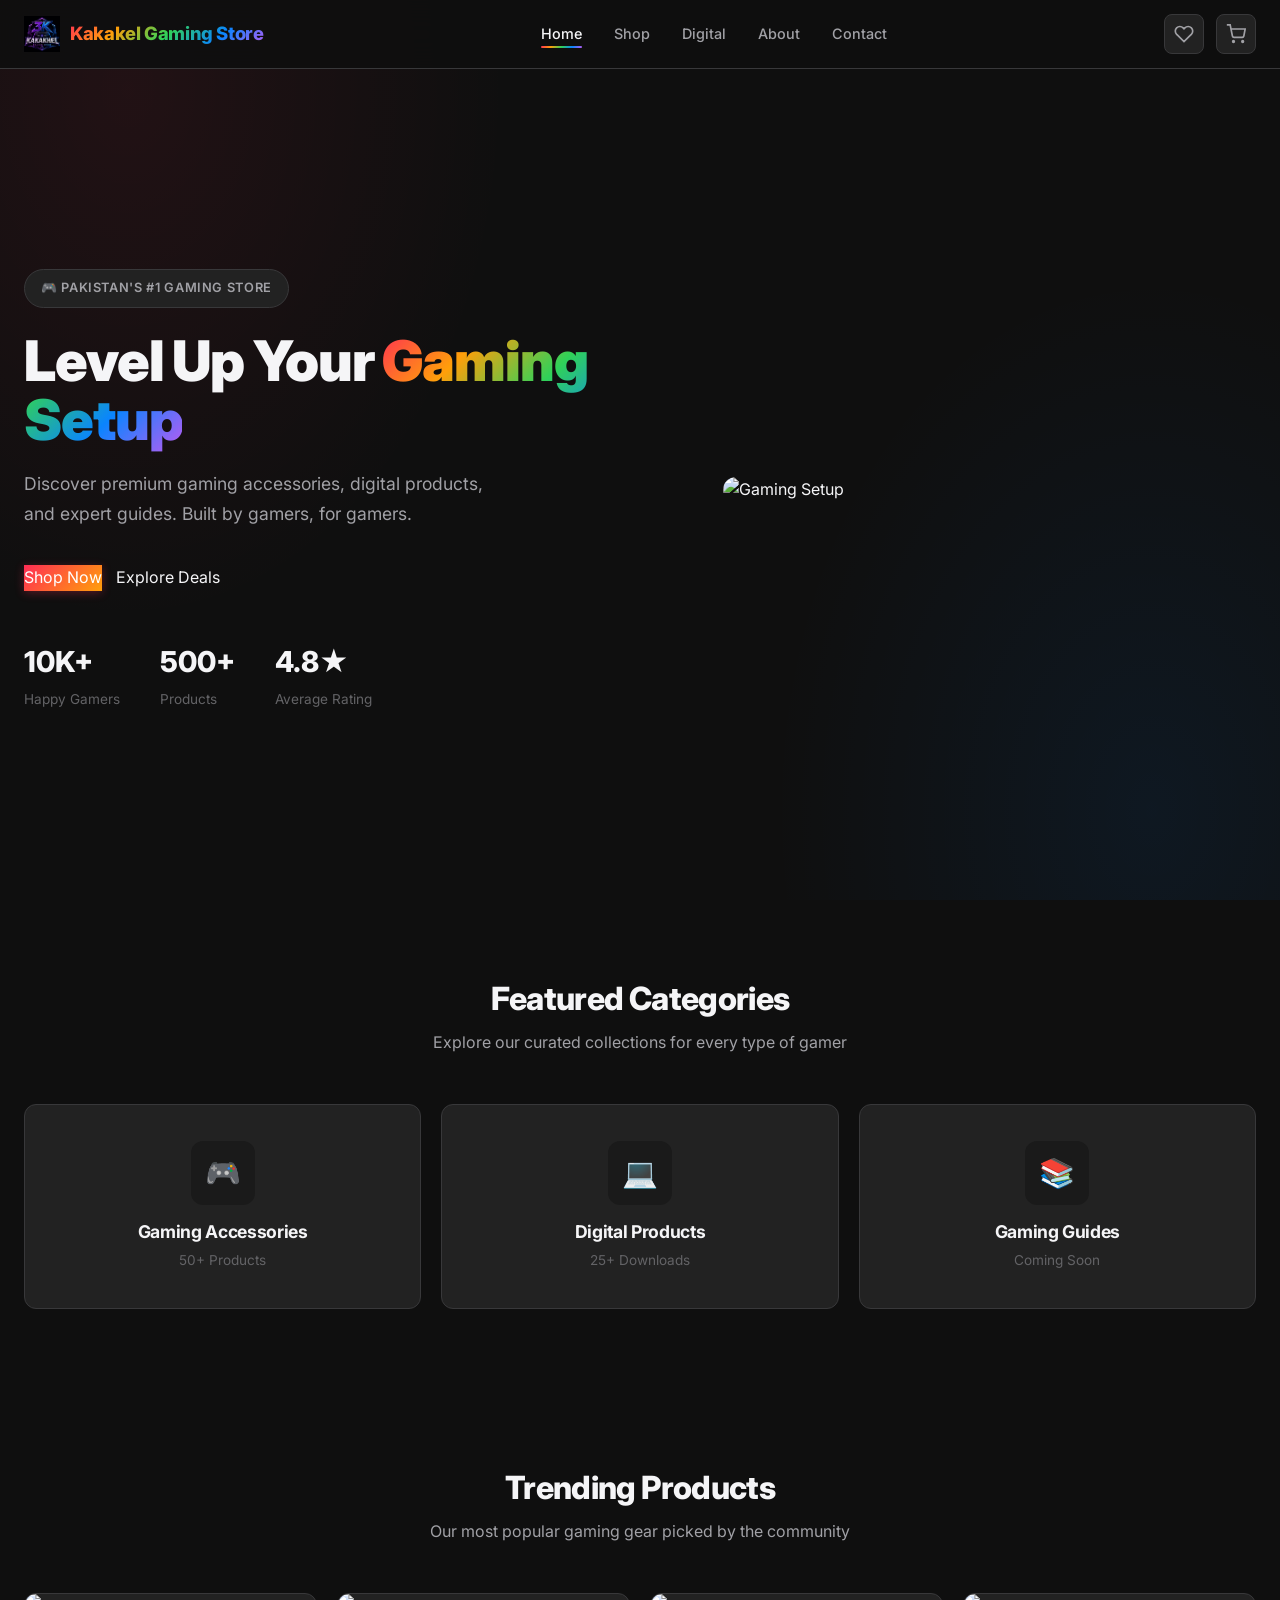
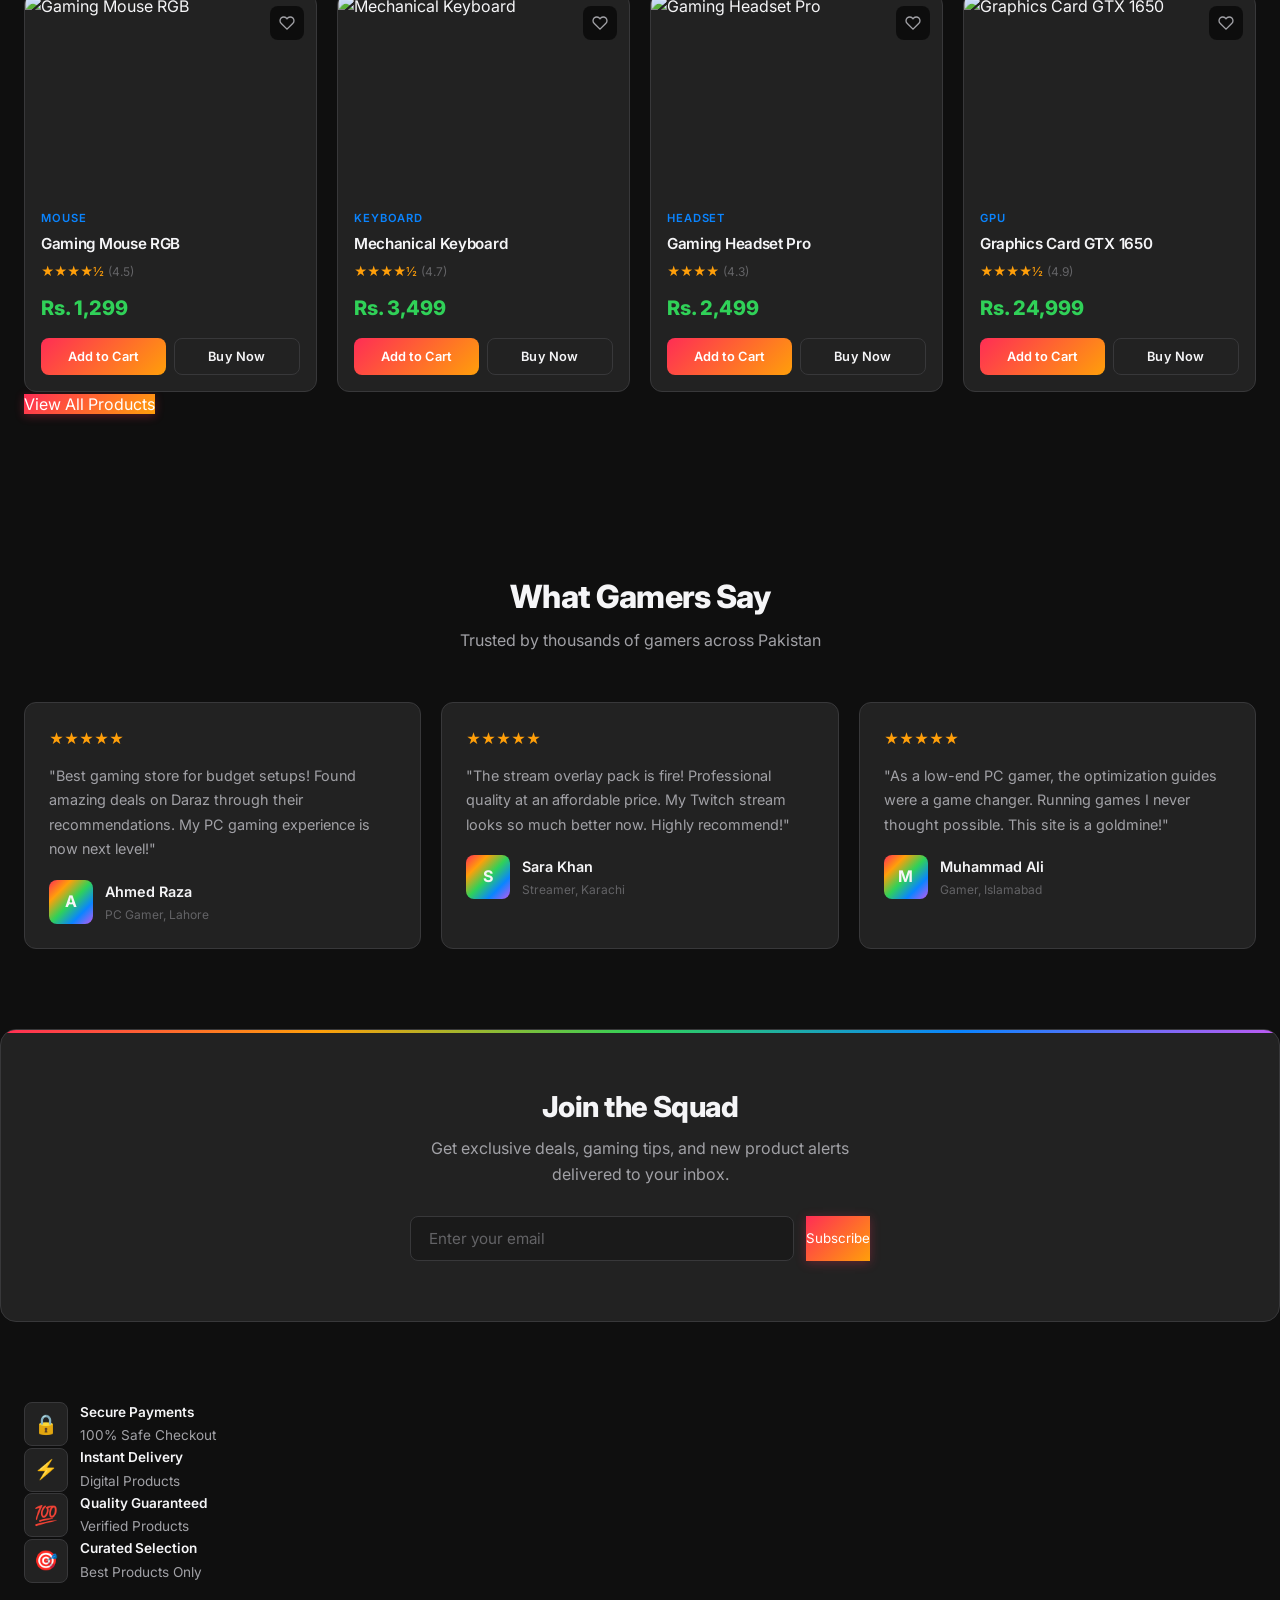
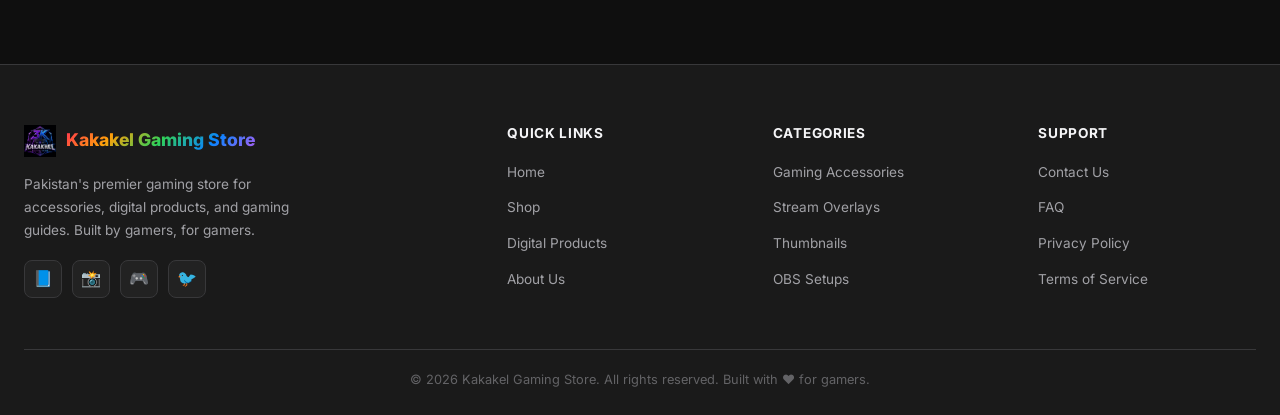
==== commit 0a8a5b1f: "Add files via upload" ====
--- a/index.html
+++ b/index.html
@@ -1,255 +1,252 @@
-<!DOCTYPE html>
-<html lang="en">
-<head>
-  <meta charset="UTF-8">
-  <meta name="viewport" content="width=device-width, initial-scale=1.0">
-  <meta name="description" content="Kakakel Gaming Store - Level Up Your Gaming Setup. Best gaming accessories, digital products, and guides for gamers in Pakistan.">
-  <meta name="keywords" content="gaming store pakistan, gaming accessories, stream overlay, gaming setup, gaming gear">
-  <meta name="author" content="Kakakel Gaming">
-  <title>Kakakel Gaming Store | Level Up Your Gaming Setup</title>
-  <link rel="icon" type="image/png" href="logo.png">
-  <link rel="stylesheet" href="css/main.css">
-</head>
-<body>
-  <nav class="navbar">
-    <div class="container">
-      <a href="index.html" class="navbar-logo">
-        <img src="logo.png" alt="Kakakel Gaming Store" class="navbar-logo-img">
-        <span class="navbar-logo-text">Kakakel Gaming Store</span>
-      </a>
-      <ul class="navbar-menu" id="navbarMenu">
-        <li><a href="index.html" class="navbar-link active">Home</a></li>
-        <li><a href="shop.html" class="navbar-link">Shop</a></li>
-        <li><a href="digital-products.html" class="navbar-link">Digital</a></li>
-        <li><a href="about.html" class="navbar-link">About</a></li>
-        <li><a href="contact.html" class="navbar-link">Contact</a></li>
-      </ul>
-      <div class="navbar-actions">
-        <a href="#" class="navbar-icon" id="wishlistIcon">
-          <svg width="20" height="20" viewBox="0 0 24 24" fill="none" stroke="currentColor" stroke-width="2"><path d="M20.84 4.61a5.5 5.5 0 0 0-7.78 0L12 5.67l-1.06-1.06a5.5 5.5 0 0 0-7.78 7.78l1.06 1.06L12 21.23l7.78-7.78 1.06-1.06a5.5 5.5 0 0 0 0-7.78z"/></svg>
-          <span class="wishlist-badge" id="wishlistBadge">0</span>
-        </a>
-        <a href="checkout.html" class="navbar-icon" id="cartIcon">
-          <svg width="20" height="20" viewBox="0 0 24 24" fill="none" stroke="currentColor" stroke-width="2"><circle cx="9" cy="21" r="1"/><circle cx="20" cy="21" r="1"/><path d="M1 1h4l2.68 13.39a2 2 0 0 0 2 1.61h9.72a2 2 0 0 0 2-1.61L23 6H6"/></svg>
-          <span class="wishlist-badge" id="cartBadge">0</span>
-        </a>
-        <button class="mobile-toggle" id="mobileToggle">
-          <span></span>
-          <span></span>
-          <span></span>
-        </button>
-      </div>
-    </div>
-  </nav>
-
-  <section class="hero">
-    <div class="container">
-      <div class="hero-grid">
-        <div class="hero-content">
-          <span class="hero-badge">🎮 Pakistan's #1 Gaming Store</span>
-          <h1 class="hero-title">Level Up Your <span class="highlight">Gaming Setup</span></h1>
-          <p class="hero-description">Discover premium gaming accessories, digital products, and expert guides. Built by gamers, for gamers.</p>
-          <div class="hero-buttons">
-            <a href="shop.html" class="btn btn-primary">Shop Now</a>
-            <a href="digital-products.html" class="btn btn-secondary">Explore Deals</a>
-          </div>
-          <div class="hero-stats">
-            <div class="hero-stat">
-              <div class="hero-stat-number">10K+</div>
-              <div class="hero-stat-label">Happy Gamers</div>
-            </div>
-            <div class="hero-stat">
-              <div class="hero-stat-number">500+</div>
-              <div class="hero-stat-label">Products</div>
-            </div>
-            <div class="hero-stat">
-              <div class="hero-stat-number">4.8★</div>
-              <div class="hero-stat-label">Average Rating</div>
-            </div>
-          </div>
-        </div>
-        <div class="hero-visual">
-          <img src="https://images.unsplash.com/photo-1542751110-97427bbecf20?w=600&h=600&fit=crop" alt="Gaming Setup" class="hero-image">
-        </div>
-      </div>
-    </div>
-  </section>
-
-  <section class="section">
-    <div class="container">
-      <h2 class="section-title">Featured Categories</h2>
-      <p class="section-subtitle">Explore our curated collections for every type of gamer</p>
-      <div class="categories-grid">
-        <a href="shop.html" class="category-card">
-          <div class="category-icon">🎮</div>
-          <h3 class="category-name">Gaming Accessories</h3>
-          <p class="category-count">50+ Products</p>
-        </a>
-        <a href="digital-products.html" class="category-card">
-          <div class="category-icon">💻</div>
-          <h3 class="category-name">Digital Products</h3>
-          <p class="category-count">25+ Downloads</p>
-        </a>
-        <a href="#" class="category-card">
-          <div class="category-icon">📚</div>
-          <h3 class="category-name">Gaming Guides</h3>
-          <p class="category-count">Coming Soon</p>
-        </a>
-      </div>
-    </div>
-  </section>
-
-  <section class="section" style="background: var(--bg-secondary);">
-    <div class="container">
-      <h2 class="section-title">Trending Products</h2>
-      <p class="section-subtitle">Our most popular gaming gear picked by the community</p>
-      <div class="product-grid" id="trendingProducts"></div>
-      <div style="text-align: center; margin-top: 40px;">
-        <a href="shop.html" class="btn btn-primary">View All Products</a>
-      </div>
-    </div>
-  </section>
-
-  <section class="section">
-    <div class="container">
-      <h2 class="section-title">What Gamers Say</h2>
-      <p class="section-subtitle">Trusted by thousands of gamers across Pakistan</p>
-      <div class="testimonials-grid">
-        <div class="testimonial-card">
-          <div class="testimonial-rating">★★★★★</div>
-          <p class="testimonial-text">"Best gaming store for budget setups! Found amazing deals on Daraz through their recommendations. My PC gaming experience is now next level!"</p>
-          <div class="testimonial-author">
-            <div class="testimonial-avatar">A</div>
-            <div>
-              <div class="testimonial-name">Ahmed Raza</div>
-              <div class="testimonial-role">PC Gamer, Lahore</div>
-            </div>
-          </div>
-        </div>
-        <div class="testimonial-card">
-          <div class="testimonial-rating">★★★★★</div>
-          <p class="testimonial-text">"The stream overlay pack is fire! Professional quality at an affordable price. My Twitch stream looks so much better now. Highly recommend!"</p>
-          <div class="testimonial-author">
-            <div class="testimonial-avatar">S</div>
-            <div>
-              <div class="testimonial-name">Sara Khan</div>
-              <div class="testimonial-role">Streamer, Karachi</div>
-            </div>
-          </div>
-        </div>
-        <div class="testimonial-card">
-          <div class="testimonial-rating">★★★★★</div>
-          <p class="testimonial-text">"As a low-end PC gamer, the optimization guides were a game changer. Running games I never thought possible. This site is a goldmine!"</p>
-          <div class="testimonial-author">
-            <div class="testimonial-avatar">M</div>
-            <div>
-              <div class="testimonial-name">Muhammad Ali</div>
-              <div class="testimonial-role">Gamer, Islamabad</div>
-            </div>
-          </div>
-        </div>
-      </div>
-    </div>
-  </section>
-
-  <section class="section" style="background: var(--bg-secondary);">
-    <div class="container">
-      <div class="newsletter">
-        <h2 class="newsletter-title">Join the Squad</h2>
-        <p class="newsletter-text">Get exclusive deals, gaming tips, and new product alerts delivered to your inbox.</p>
-        <form class="newsletter-form" id="newsletterForm">
-          <input type="email" class="newsletter-input" placeholder="Enter your email" required>
-          <button type="submit" class="btn btn-primary">Subscribe</button>
-        </form>
-      </div>
-    </div>
-  </section>
-
-  <section class="section">
-    <div class="container">
-      <div class="trust-badges">
-        <div class="trust-badge">
-          <div class="trust-icon">🔒</div>
-          <div class="trust-text">
-            <strong>Secure Payments</strong>
-            <span>100% Safe Checkout</span>
-          </div>
-        </div>
-        <div class="trust-badge">
-          <div class="trust-icon">⚡</div>
-          <div class="trust-text">
-            <strong>Instant Delivery</strong>
-            <span>Digital Products</span>
-          </div>
-        </div>
-        <div class="trust-badge">
-          <div class="trust-icon">💯</div>
-          <div class="trust-text">
-            <strong>Quality Guaranteed</strong>
-            <span>Verified Products</span>
-          </div>
-        </div>
-        <div class="trust-badge">
-          <div class="trust-icon">🎯</div>
-          <div class="trust-text">
-            <strong>Curated Selection</strong>
-            <span>Best Products Only</span>
-          </div>
-        </div>
-      </div>
-    </div>
-  </section>
-
-  <footer class="footer">
-    <div class="container">
-      <div class="footer-grid">
-        <div class="footer-brand">
-          <div class="footer-logo">
-            <img src="logo.png" alt="" class="footer-logo-img">
-            <span>Kakakel Gaming Store</span>
-          </div>
-          <p class="footer-description">Pakistan's premier gaming store for accessories, digital products, and gaming guides. Built by gamers, for gamers.</p>
-          <div class="footer-social">
-            <a href="#" class="footer-social-link">📘</a>
-            <a href="#" class="footer-social-link">📸</a>
-            <a href="#" class="footer-social-link">🎮</a>
-            <a href="#" class="footer-social-link">🐦</a>
-          </div>
-        </div>
-        <div>
-          <h4 class="footer-title">Quick Links</h4>
-          <ul class="footer-links">
-            <li><a href="index.html">Home</a></li>
-            <li><a href="shop.html">Shop</a></li>
-            <li><a href="digital-products.html">Digital Products</a></li>
-            <li><a href="about.html">About Us</a></li>
-          </ul>
-        </div>
-        <div>
-          <h4 class="footer-title">Categories</h4>
-          <ul class="footer-links">
-            <li><a href="shop.html">Gaming Accessories</a></li>
-            <li><a href="digital-products.html">Stream Overlays</a></li>
-            <li><a href="digital-products.html">Thumbnails</a></li>
-            <li><a href="digital-products.html">OBS Setups</a></li>
-          </ul>
-        </div>
-        <div>
-          <h4 class="footer-title">Support</h4>
-          <ul class="footer-links">
-            <li><a href="contact.html">Contact Us</a></li>
-            <li><a href="#">FAQ</a></li>
-            <li><a href="#">Privacy Policy</a></li>
-            <li><a href="#">Terms of Service</a></li>
-          </ul>
-        </div>
-      </div>
-      <div class="footer-bottom">
-        <p>&copy; 2026 Kakakel Gaming Store. All rights reserved. Built with ❤️ for gamers.</p>
-      </div>
-    </div>
-  </footer>
-
-  <script src="js/main.js"></script>
-</body>
-</html>
+<!DOCTYPE html>
+<html lang="en">
+<head>
+  <meta charset="UTF-8">
+  <meta name="viewport" content="width=device-width, initial-scale=1.0">
+  <meta name="description" content="Kakakel Gaming Store - Level Up Your Gaming Setup. Best gaming accessories, digital products, and guides for gamers in Pakistan.">
+  <meta name="keywords" content="gaming store pakistan, gaming accessories, stream overlay, gaming setup, gaming gear">
+  <meta name="author" content="Kakakel Gaming">
+  <title>Kakakel Gaming Store | Level Up Your Gaming Setup</title>
+  <link rel="icon" type="image/png" href="logo.png">
+  <link rel="stylesheet" href="css/main.css">
+</head>
+<body>
+
+  <nav class="navbar">
+    <div class="container">
+    <a href="index.html" class="navbar-logo">
+      <img src="logo.png" alt="Kakakel Gaming Store" class="navbar-logo-img">
+      <span class="navbar-logo-text">Kakakel Gaming Store</span>
+    </a>
+    <ul class="navbar-menu" id="navbarMenu">
+      <li><a href="index.html" class="navbar-link active">Home</a></li>
+      <li><a href="shop.html" class="navbar-link">Shop</a></li>
+      <li><a href="digital-products.html" class="navbar-link">Digital</a></li>
+      <li><a href="about.html" class="navbar-link">About</a></li>
+      <li><a href="contact.html" class="navbar-link">Contact</a></li>
+    </ul>
+    <div class="navbar-actions">
+      <a href="#" class="navbar-icon" id="wishlistIcon">
+        <svg width="20" height="20" viewBox="0 0 24 24" fill="none" stroke="currentColor" stroke-width="2"><path d="M20.84 4.61a5.5 5.5 0 0 0-7.78 0L12 5.67l-1.06-1.06a5.5 5.5 0 0 0-7.78 7.78l1.06 1.06L12 21.23l7.78-7.78 1.06-1.06a5.5 5.5 0 0 0 0-7.78z"/></svg>
+        <span class="wishlist-badge" id="wishlistBadge">0</span>
+      </a>
+      <a href="checkout.html" class="navbar-icon" id="cartIcon">
+        <svg width="20" height="20" viewBox="0 0 24 24" fill="none" stroke="currentColor" stroke-width="2"><circle cx="9" cy="21" r="1"/><circle cx="20" cy="21" r="1"/><path d="M1 1h4l2.68 13.39a2 2 0 0 0 2 1.61h9.72a2 2 0 0 0 2-1.61L23 6H6"/></svg>
+        <span class="wishlist-badge" id="cartBadge">0</span>
+      </a>
+      <button class="mobile-toggle" id="mobileToggle">
+        <span></span>
+        <span></span>
+        <span></span>
+      </button>
+    </div>
+    </div>
+  </nav>
+
+  <section class="hero">
+    <div class="container">
+      <div class="hero-grid">
+        <div class="hero-content">
+          <span class="hero-badge">🎮 Pakistan's #1 Gaming Store</span>
+          <h1 class="hero-title">Level Up Your <span class="highlight">Gaming Setup</span></h1>
+          <p class="hero-description">Discover premium gaming accessories, digital products, and expert guides. Built by gamers, for gamers.</p>
+          <div class="hero-buttons">
+            <a href="shop.html" class="btn-primary">Shop Now</a>
+            <a href="digital-products.html" class="btn-outline">Explore Deals</a>
+          </div>
+          <div class="hero-stats">
+            <div class="hero-stat">
+              <div class="hero-stat-number">10K+</div>
+              <div class="hero-stat-label">Happy Gamers</div>
+            </div>
+            <div class="hero-stat">
+              <div class="hero-stat-number">500+</div>
+              <div class="hero-stat-label">Products</div>
+            </div>
+            <div class="hero-stat">
+              <div class="hero-stat-number">4.8★</div>
+              <div class="hero-stat-label">Average Rating</div>
+            </div>
+          </div>
+        </div>
+        <div class="hero-visual">
+          <img src="https://images.unsplash.com/photo-1542751110-97427bbecf20?w=600&h=600&fit=crop" alt="Gaming Setup" class="hero-image">
+        </div>
+      </div>
+    </div>
+  </section>
+
+  <section class="section">
+    <div class="container">
+      <h2 class="section-title">Featured Categories</h2>
+      <p class="section-subtitle">Explore our curated collections for every type of gamer</p>
+      <div class="categories-grid">
+        <a href="shop.html" class="category-card">
+          <div class="category-icon">🎮</div>
+          <h3 class="category-name">Gaming Accessories</h3>
+          <p class="category-count">50+ Products</p>
+        </a>
+        <a href="digital-products.html" class="category-card">
+          <div class="category-icon">💻</div>
+          <h3 class="category-name">Digital Products</h3>
+          <p class="category-count">25+ Downloads</p>
+        </a>
+        <a href="#" class="category-card">
+          <div class="category-icon">📚</div>
+          <h3 class="category-name">Gaming Guides</h3>
+          <p class="category-count">Coming Soon</p>
+        </a>
+      </div>
+    </div>
+  </section>
+
+  <section class="section">
+    <div class="container">
+      <h2 class="section-title">Trending Products</h2>
+      <p class="section-subtitle">Our most popular gaming gear picked by the community</p>
+      <div class="product-grid" id="trendingProducts"></div>
+      <div class="section-actions">
+        <a href="shop.html" class="btn-primary">View All Products</a>
+      </div>
+    </div>
+  </section>
+
+  <section class="section">
+    <div class="container">
+      <h2 class="section-title">What Gamers Say</h2>
+      <p class="section-subtitle">Trusted by thousands of gamers across Pakistan</p>
+      <div class="testimonials-grid">
+        <div class="testimonial-card">
+          <div class="testimonial-rating">★★★★★</div>
+          <p class="testimonial-text">"Best gaming store for budget setups! Found amazing deals on Daraz through their recommendations. My PC gaming experience is now next level!"</p>
+          <div class="testimonial-author">
+            <div class="testimonial-avatar">A</div>
+            <div>
+              <div class="testimonial-name">Ahmed Raza</div>
+              <div class="testimonial-role">PC Gamer, Lahore</div>
+            </div>
+          </div>
+        </div>
+        <div class="testimonial-card">
+          <div class="testimonial-rating">★★★★★</div>
+          <p class="testimonial-text">"The stream overlay pack is fire! Professional quality at an affordable price. My Twitch stream looks so much better now. Highly recommend!"</p>
+          <div class="testimonial-author">
+            <div class="testimonial-avatar">S</div>
+            <div>
+              <div class="testimonial-name">Sara Khan</div>
+              <div class="testimonial-role">Streamer, Karachi</div>
+            </div>
+          </div>
+        </div>
+        <div class="testimonial-card">
+          <div class="testimonial-rating">★★★★★</div>
+          <p class="testimonial-text">"As a low-end PC gamer, the optimization guides were a game changer. Running games I never thought possible. This site is a goldmine!"</p>
+          <div class="testimonial-author">
+            <div class="testimonial-avatar">M</div>
+            <div>
+              <div class="testimonial-name">Muhammad Ali</div>
+              <div class="testimonial-role">Gamer, Islamabad</div>
+            </div>
+          </div>
+        </div>
+      </div>
+    </div>
+  </section>
+
+  <section class="section newsletter">
+    <div class="container">
+      <h2 class="newsletter-title">Join the Squad</h2>
+      <p class="newsletter-text">Get exclusive deals, gaming tips, and new product alerts delivered to your inbox.</p>
+      <form class="newsletter-form" id="newsletterForm">
+        <input type="email" class="newsletter-input" placeholder="Enter your email" required>
+        <button type="submit" class="btn-primary">Subscribe</button>
+      </form>
+    </div>
+  </section>
+
+  <section class="section trust-badges">
+    <div class="container">
+      <div class="trust-badge">
+        <div class="trust-icon">🔒</div>
+        <div class="trust-text">
+          <strong>Secure Payments</strong>
+          <span>100% Safe Checkout</span>
+        </div>
+      </div>
+      <div class="trust-badge">
+        <div class="trust-icon">⚡</div>
+        <div class="trust-text">
+          <strong>Instant Delivery</strong>
+          <span>Digital Products</span>
+        </div>
+      </div>
+      <div class="trust-badge">
+        <div class="trust-icon">💯</div>
+        <div class="trust-text">
+          <strong>Quality Guaranteed</strong>
+          <span>Verified Products</span>
+        </div>
+      </div>
+      <div class="trust-badge">
+        <div class="trust-icon">🎯</div>
+        <div class="trust-text">
+          <strong>Curated Selection</strong>
+          <span>Best Products Only</span>
+        </div>
+      </div>
+    </div>
+  </section>
+
+  <footer class="footer">
+    <div class="container">
+      <div class="footer-grid">
+        <div class="footer-brand">
+          <div class="footer-logo">
+            <img src="logo.png" alt="" class="footer-logo-img">
+            <span>Kakakel Gaming Store</span>
+          </div>
+          <p class="footer-description">Pakistan's premier gaming store for accessories, digital products, and gaming guides. Built by gamers, for gamers.</p>
+          <div class="footer-social">
+            <a href="#" class="footer-social-link">📘</a>
+            <a href="#" class="footer-social-link">📸</a>
+            <a href="#" class="footer-social-link">🎮</a>
+            <a href="#" class="footer-social-link">🐦</a>
+          </div>
+        </div>
+        <div>
+          <h4 class="footer-title">Quick Links</h4>
+          <ul class="footer-links">
+            <li><a href="index.html">Home</a></li>
+            <li><a href="shop.html">Shop</a></li>
+            <li><a href="digital-products.html">Digital Products</a></li>
+            <li><a href="about.html">About Us</a></li>
+          </ul>
+        </div>
+        <div>
+          <h4 class="footer-title">Categories</h4>
+          <ul class="footer-links">
+            <li><a href="shop.html">Gaming Accessories</a></li>
+            <li><a href="digital-products.html">Stream Overlays</a></li>
+            <li><a href="digital-products.html">Thumbnails</a></li>
+            <li><a href="digital-products.html">OBS Setups</a></li>
+          </ul>
+        </div>
+        <div>
+          <h4 class="footer-title">Support</h4>
+          <ul class="footer-links">
+            <li><a href="contact.html">Contact Us</a></li>
+            <li><a href="#">FAQ</a></li>
+            <li><a href="#">Privacy Policy</a></li>
+            <li><a href="#">Terms of Service</a></li>
+          </ul>
+        </div>
+      </div>
+      <div class="footer-bottom">
+        <p>&copy; 2026 Kakakel Gaming Store. All rights reserved. Built with ❤️ for gamers.</p>
+      </div>
+    </div>
+  </footer>
+
+  <script src="js/main.js"></script>
+</body>
+</html>
--- a/css/main.css
+++ b/css/main.css
@@ -997,6 +997,10 @@
   min-height: 100vh;
 }
 
+.shop-filters-toggle {
+  display: none;
+}
+
 .shop-filters {
   background: var(--bg-card);
   border: 1px solid var(--border-color);
@@ -1504,24 +1508,51 @@
 }
 
 /* ===== RESPONSIVE ===== */
+@media (max-width: 1200px) {
+  .hero-title {
+    font-size: 3rem;
+  }
+}
+
 @media (max-width: 1024px) {
   .product-grid {
     grid-template-columns: repeat(3, 1fr);
   }
-  
+
   .hero-title {
     font-size: 2.5rem;
   }
-  
+
   .footer-grid {
     grid-template-columns: repeat(2, 1fr);
+    gap: 32px;
+  }
+
+  .digital-grid {
+    grid-template-columns: repeat(2, 1fr);
   }
 }
 
 @media (max-width: 768px) {
+  .container {
+    padding: 0 16px;
+  }
+
+  .section {
+    padding: 48px 0;
+  }
+
+  .navbar {
+    padding: 10px 0;
+  }
+
+  .navbar-logo-text {
+    font-size: 1rem;
+  }
+
   .navbar-menu {
     position: fixed;
-    top: 70px;
+    top: 58px;
     left: 0;
     width: 100%;
     background: var(--bg-secondary);
@@ -1534,125 +1565,645 @@
     visibility: hidden;
     transition: all var(--transition-normal);
   }
-  
+
   .navbar-menu.active {
     transform: translateY(0);
     opacity: 1;
     visibility: visible;
   }
-  
+
   .mobile-toggle {
     display: flex;
   }
-  
+
   .hero-grid {
     grid-template-columns: 1fr;
     text-align: center;
-  }
-  
+    gap: 32px;
+  }
+
+  .hero {
+    min-height: auto;
+    padding: 100px 0 60px;
+  }
+
   .hero-title {
     font-size: 2rem;
   }
-  
+
   .hero-description {
     margin-left: auto;
     margin-right: auto;
-  }
-  
+    font-size: 1rem;
+  }
+
   .hero-buttons {
     justify-content: center;
   }
-  
+
   .hero-stats {
     justify-content: center;
   }
-  
+
   .hero-visual {
     display: none;
   }
-  
+
+  .hero-badge {
+    font-size: 0.7rem;
+    padding: 6px 14px;
+  }
+
   .categories-grid,
-  .testimonials-grid,
+  .testimonials-grid {
+    grid-template-columns: repeat(2, 1fr);
+    gap: 14px;
+  }
+
   .digital-grid {
     grid-template-columns: repeat(2, 1fr);
-  }
-  
+    gap: 14px;
+  }
+
   .product-grid {
     grid-template-columns: repeat(2, 1fr);
-  }
-  
+    gap: 14px;
+  }
+
+  .product-image {
+    height: 150px;
+  }
+
+  .product-info {
+    padding: 12px;
+  }
+
+  .product-name {
+    font-size: 0.85rem;
+  }
+
+  .product-price {
+    font-size: 1.05rem;
+  }
+
+  .product-buttons .btn {
+    padding: 8px 10px;
+    font-size: 0.7rem;
+  }
+
+  .category-card {
+    padding: 24px 16px;
+  }
+
+  .category-icon {
+    width: 48px;
+    height: 48px;
+    font-size: 1.4rem;
+  }
+
+  .category-name {
+    font-size: 0.95rem;
+  }
+
+  .digital-content {
+    padding: 14px;
+  }
+
+  .digital-name {
+    font-size: 0.85rem;
+  }
+
+  .digital-description {
+    font-size: 0.8rem;
+  }
+
+  .digital-price {
+    font-size: 1.1rem;
+  }
+
+  .digital-image {
+    height: 130px;
+  }
+
   .shop-layout {
     grid-template-columns: 1fr;
-  }
-  
+    gap: 20px;
+  }
+
   .shop-filters {
     position: static;
   }
-  
+
+  .shop-filters.collapsed {
+    display: none;
+  }
+
+  .shop-filters-toggle {
+    display: flex;
+    width: 100%;
+    padding: 12px 18px;
+    background: var(--bg-card);
+    border: 1px solid var(--border-color);
+    border-radius: var(--radius-sm);
+    color: var(--text-primary);
+    font-size: 0.9rem;
+    font-weight: 600;
+    align-items: center;
+    justify-content: space-between;
+    cursor: pointer;
+  }
+
+  .shop-filters-toggle:hover {
+    border-color: var(--border-light);
+  }
+
   .about-content,
   .contact-layout {
     grid-template-columns: 1fr;
-  }
-  
+    gap: 32px;
+  }
+
   .about-stats {
     grid-template-columns: repeat(2, 1fr);
-  }
-  
+    gap: 14px;
+    margin-top: 32px;
+  }
+
+  .about-stat {
+    padding: 20px 16px;
+  }
+
+  .about-stat-number {
+    font-size: 1.5rem;
+  }
+
+  .about-title {
+    font-size: 1.8rem;
+  }
+
+  .about-hero {
+    padding-top: 100px;
+    padding-bottom: 40px;
+  }
+
+  .about-story h2 {
+    font-size: 1.4rem;
+  }
+
+  .contact-layout {
+    padding-top: 0;
+  }
+
+  .contact-form {
+    padding: 24px;
+  }
+
+  .contact-card {
+    padding: 16px;
+  }
+
+  .newsletter {
+    padding: 40px 24px;
+  }
+
+  .newsletter-title {
+    font-size: 1.4rem;
+  }
+
+  .newsletter-form {
+    flex-direction: column;
+  }
+
+  .newsletter-input {
+    text-align: center;
+  }
+
+  .section-title {
+    font-size: 1.5rem;
+  }
+
+  .section-subtitle {
+    font-size: 0.9rem;
+    margin-bottom: 32px;
+  }
+
+  .testimonial-card {
+    padding: 18px;
+  }
+
+  .about-image {
+    margin-bottom: 0;
+  }
+
   .payment-options {
     grid-template-columns: 1fr;
   }
-  
-  .newsletter-form {
-    flex-direction: column;
-  }
-  
-  .section-title {
-    font-size: 1.6rem;
-  }
-  
+
   .footer-grid {
     grid-template-columns: 1fr;
     gap: 32px;
   }
-  
+
+  .footer {
+    padding: 40px 0 20px;
+  }
+
   .trust-badges {
+    gap: 20px;
+  }
+
+  .trust-badge {
+    width: 100%;
+    justify-content: center;
+  }
+
+  .navbar-actions {
+    gap: 8px;
+  }
+
+  .navbar-icon {
+    width: 36px;
+    height: 36px;
+  }
+
+  .modal {
+    padding: 24px;
+    width: 95%;
+  }
+}
+
+@media (max-width: 576px) {
+  .hero-title {
+    font-size: 1.8rem;
+  }
+
+  .hero-stat-number {
+    font-size: 1.4rem;
+  }
+
+  .hero-stat-label {
+    font-size: 0.75rem;
+  }
+
+  .hero-stats {
     gap: 24px;
   }
-}
-
-@media (max-width: 480px) {
+
+  .section-title {
+    font-size: 1.3rem;
+  }
+
   .categories-grid,
-  .product-grid,
-  .testimonials-grid,
+  .testimonials-grid {
+    grid-template-columns: 1fr 1fr;
+  }
+
+  .category-name {
+    font-size: 0.85rem;
+  }
+
+  .about-stats {
+    grid-template-columns: repeat(2, 1fr);
+  }
+
   .digital-grid {
     grid-template-columns: 1fr;
   }
-  
+
+  .product-grid {
+    grid-template-columns: 1fr 1fr;
+  }
+
+  .shop-filters-toggle {
+    font-size: 0.85rem;
+  }
+
+  .newsletter {
+    padding: 32px 20px;
+  }
+}
+
+@media (max-width: 480px) {
+  .container {
+    padding: 0 12px;
+  }
+
+  .navbar-logo-text {
+    display: none;
+  }
+
+  .navbar-logo-img {
+    height: 30px;
+  }
+
+  .navbar-menu {
+    top: 52px;
+    padding: 18px;
+    gap: 14px;
+  }
+
+  .navbar-link {
+    font-size: 1rem;
+    padding: 8px 0;
+  }
+
+  .navbar-icon {
+    width: 34px;
+    height: 34px;
+  }
+
+  .section {
+    padding: 36px 0;
+  }
+
+  .hero {
+    padding: 90px 0 40px;
+  }
+
+  .hero-title {
+    font-size: 1.6rem;
+  }
+
+  .hero-description {
+    font-size: 0.9rem;
+  }
+
   .hero-buttons {
     flex-direction: column;
     align-items: center;
-  }
-  
+    width: 100%;
+  }
+
+  .hero-buttons .btn {
+    width: 100%;
+    max-width: 280px;
+  }
+
   .hero-stats {
     flex-direction: column;
-    gap: 20px;
+    gap: 16px;
     align-items: center;
   }
-  
+
+  .hero-stat-number {
+    font-size: 1.3rem;
+  }
+
+  .hero-badge {
+    font-size: 0.65rem;
+    padding: 5px 12px;
+  }
+
+  .categories-grid,
+  .product-grid,
+  .testimonials-grid {
+    grid-template-columns: 1fr;
+    gap: 12px;
+  }
+
+  .product-image {
+    height: 180px;
+  }
+
+  .product-info {
+    padding: 10px;
+  }
+
+  .product-name {
+    font-size: 0.9rem;
+  }
+
+  .product-price {
+    font-size: 1.1rem;
+  }
+
+  .product-buttons {
+    flex-direction: column;
+    gap: 6px;
+  }
+
+  .product-buttons .btn {
+    font-size: 0.8rem;
+    padding: 10px;
+  }
+
+  .digital-grid {
+    grid-template-columns: 1fr;
+    gap: 12px;
+  }
+
+  .digital-image {
+    height: 160px;
+  }
+
+  .digital-content {
+    padding: 12px;
+  }
+
+  .digital-name {
+    font-size: 0.9rem;
+  }
+
+  .digital-description {
+    font-size: 0.8rem;
+  }
+
+  .digital-price {
+    font-size: 1.1rem;
+  }
+
+  .digital-footer {
+    flex-direction: column;
+    gap: 12px;
+    align-items: stretch;
+  }
+
+  .digital-footer .btn {
+    width: 100%;
+    text-align: center;
+  }
+
+  .category-card {
+    padding: 20px 14px;
+  }
+
+  .category-icon {
+    width: 44px;
+    height: 44px;
+    font-size: 1.2rem;
+  }
+
+  .category-name {
+    font-size: 0.9rem;
+  }
+
+  .category-count {
+    font-size: 0.8rem;
+  }
+
   .trust-badges {
     flex-direction: column;
     align-items: center;
-  }
-  
+    gap: 16px;
+  }
+
+  .trust-badge {
+    justify-content: center;
+  }
+
+  .trust-icon {
+    width: 38px;
+    height: 38px;
+    font-size: 1rem;
+  }
+
+  .trust-text {
+    font-size: 0.8rem;
+  }
+
   .about-stats {
     grid-template-columns: 1fr;
-  }
-  
-  .product-buttons {
-    flex-direction: column;
-  }
-  
-  .hero-title {
-    font-size: 1.75rem;
-  }
-}
+    gap: 12px;
+  }
+
+  .about-stat {
+    padding: 16px;
+  }
+
+  .about-stat-number {
+    font-size: 1.4rem;
+  }
+
+  .about-title {
+    font-size: 1.5rem;
+  }
+
+  .about-hero {
+    padding-top: 80px;
+    padding-bottom: 30px;
+  }
+
+  .about-content {
+    gap: 24px;
+  }
+
+  .about-story h2 {
+    font-size: 1.3rem;
+  }
+
+  .about-text {
+    font-size: 0.9rem;
+  }
+
+  .contact-form {
+    padding: 18px;
+  }
+
+  .contact-card {
+    padding: 14px;
+  }
+
+  .section-title {
+    font-size: 1.3rem;
+  }
+
+  .section-subtitle {
+    font-size: 0.85rem;
+    margin-bottom: 24px;
+  }
+
+  .newsletter {
+    padding: 28px 18px;
+  }
+
+  .newsletter-title {
+    font-size: 1.2rem;
+  }
+
+  .newsletter-text {
+    font-size: 0.85rem;
+  }
+
+  .newsletter-form {
+    gap: 8px;
+  }
+
+  .newsletter-input {
+    padding: 10px 14px;
+    font-size: 0.9rem;
+  }
+
+  .newsletter-form .btn {
+    width: 100%;
+  }
+
+  .testimonial-card {
+    padding: 16px;
+  }
+
+  .testimonial-text {
+    font-size: 0.85rem;
+  }
+
+  .footer {
+    padding: 32px 0 16px;
+  }
+
+  .footer-grid {
+    gap: 24px;
+  }
+
+  .footer-logo span {
+    font-size: 1rem;
+  }
+
+  .footer-title {
+    font-size: 0.8rem;
+    margin-bottom: 14px;
+  }
+
+  .footer-links a {
+    font-size: 0.8rem;
+  }
+
+  .footer-social-link {
+    width: 34px;
+    height: 34px;
+  }
+
+  .modal {
+    padding: 20px;
+    width: 98%;
+  }
+
+  .modal h2 {
+    font-size: 1.1rem;
+  }
+
+  .payment-option {
+    padding: 12px;
+  }
+
+  .payment-icon {
+    font-size: 1.4rem;
+  }
+
+  .cart-notification {
+    top: 70px;
+    right: 10px;
+    left: 10px;
+    text-align: center;
+    font-size: 0.8rem;
+    padding: 12px 16px;
+  }
+
+  .btn {
+    padding: 10px 18px;
+    font-size: 0.85rem;
+  }
+
+  .btn-sm {
+    padding: 7px 12px;
+    font-size: 0.75rem;
+  }
+}
